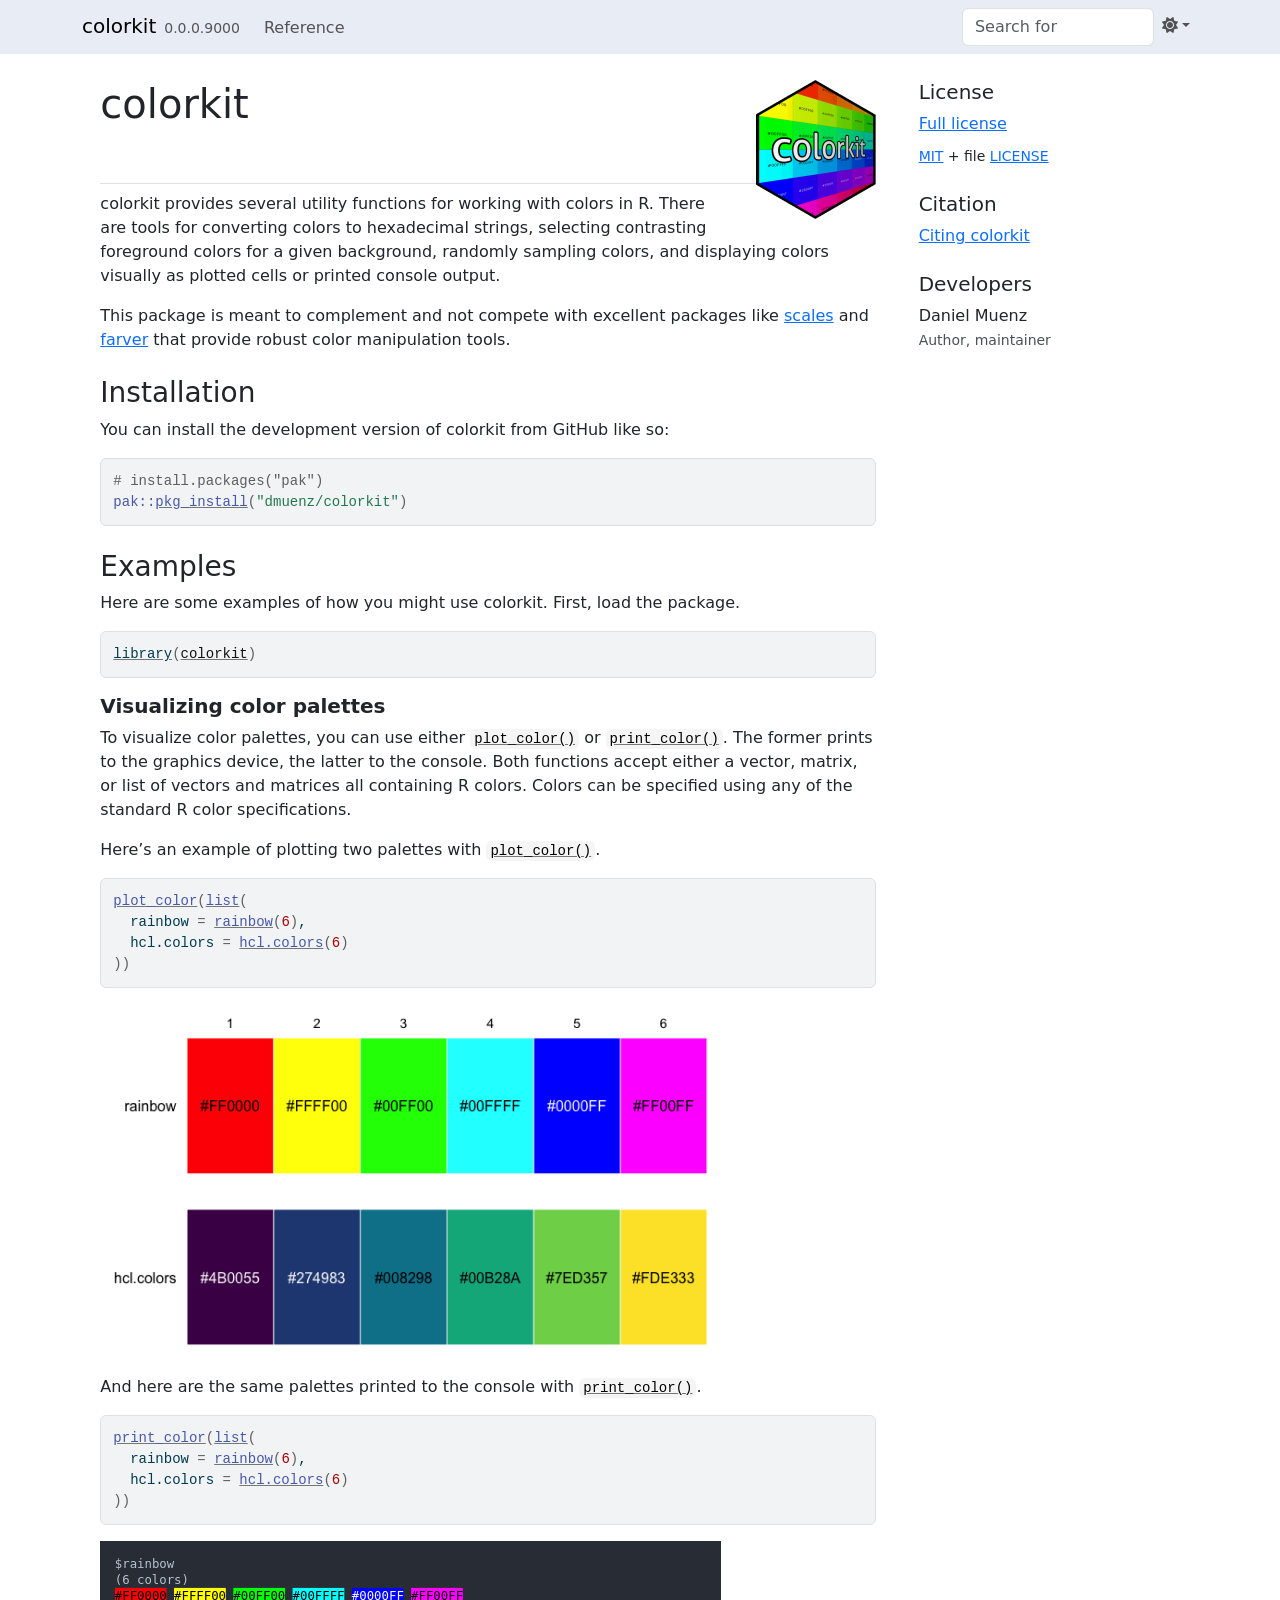
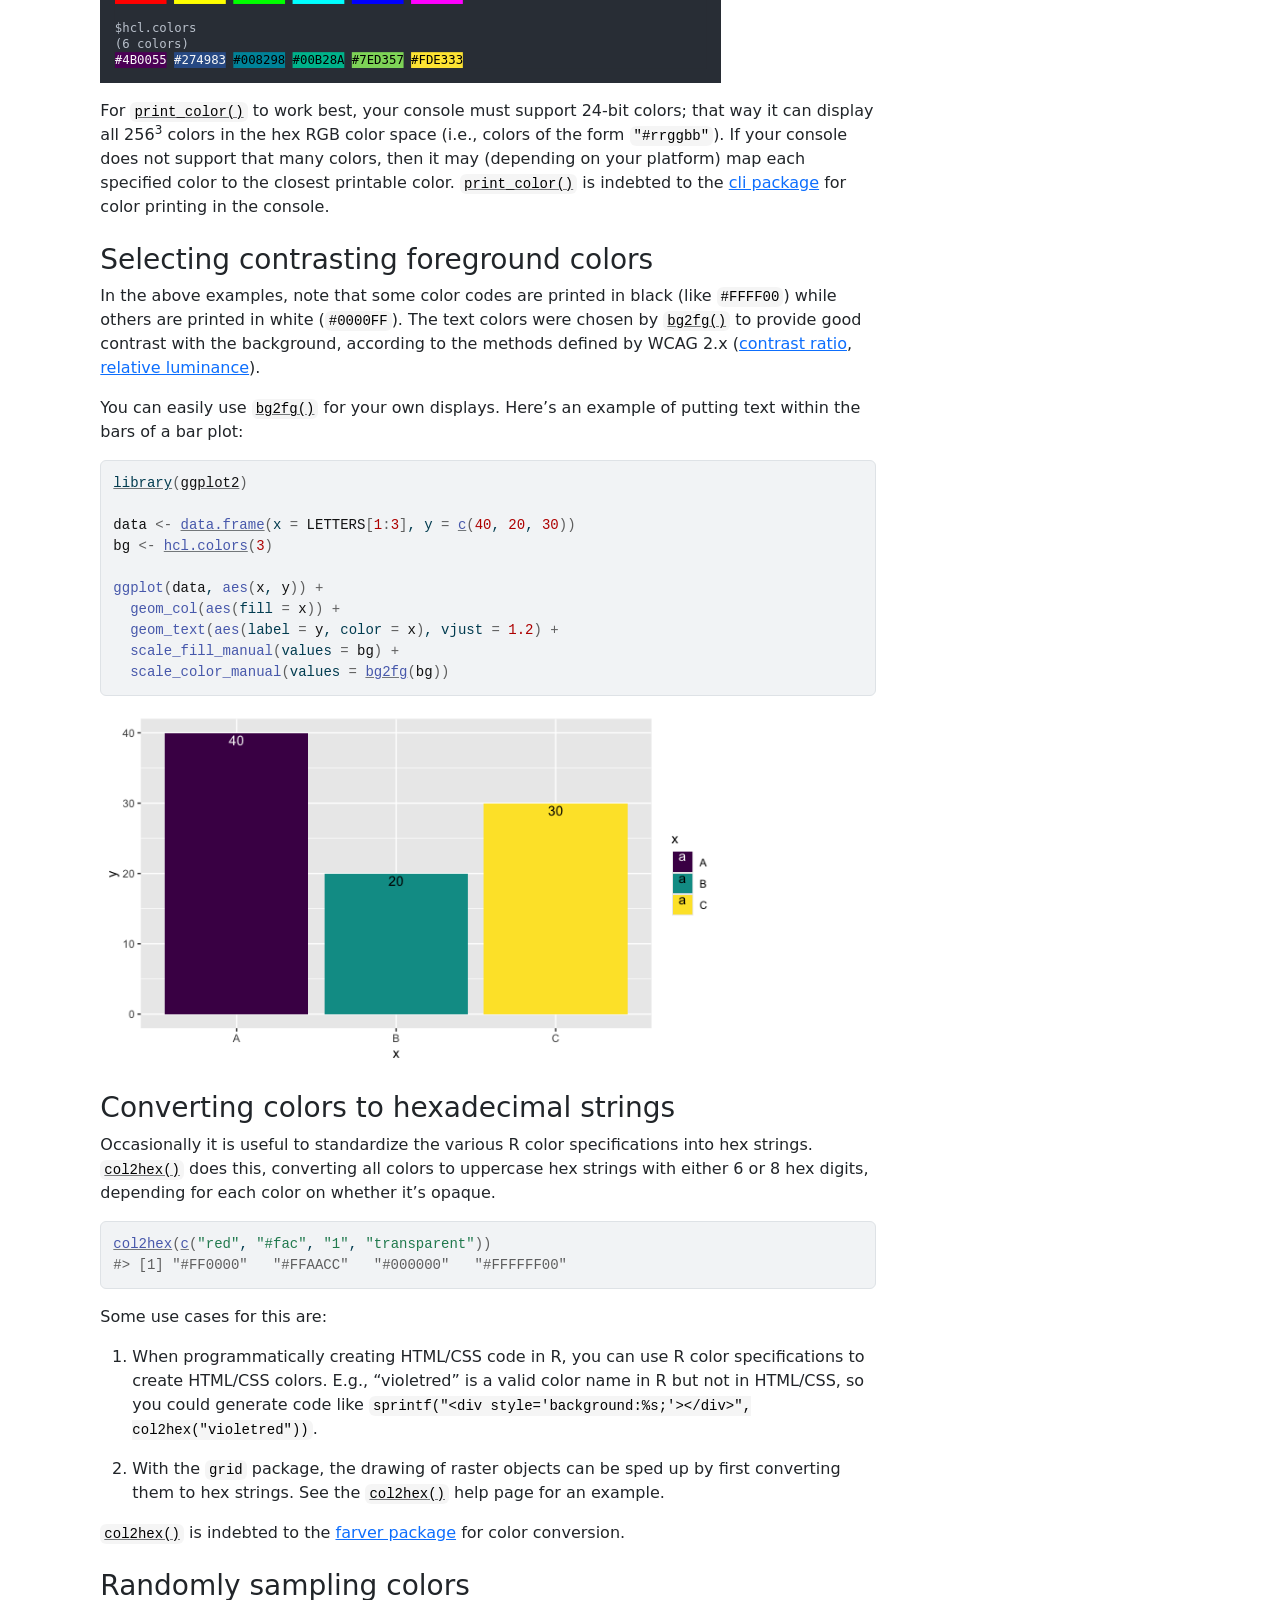
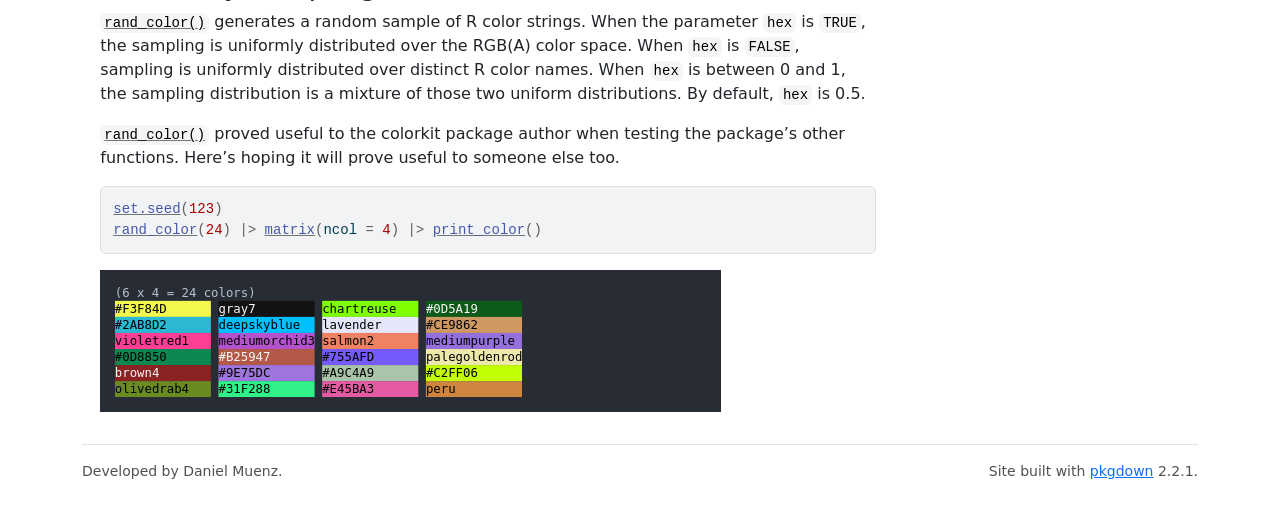
==== index.html @ 4f71a1fd "Deploying to gh-pages from @ dmuenz/colorkit@0a53d37fea3e9e275cbbb359327fff758dec5b69 🚀" ====
<!DOCTYPE html>
<!-- Generated by pkgdown: do not edit by hand --><html lang="en">
<head>
<meta http-equiv="Content-Type" content="text/html; charset=UTF-8">
<meta charset="utf-8">
<meta http-equiv="X-UA-Compatible" content="IE=edge">
<meta name="viewport" content="width=device-width, initial-scale=1, shrink-to-fit=no">
<title>Tools for Color Display, Conversion, and Sampling • colorkit</title>
<!-- favicons --><link rel="icon" type="image/png" sizes="96x96" href="favicon-96x96.png">
<link rel="icon" type="”image/svg+xml”" href="favicon.svg">
<link rel="apple-touch-icon" sizes="180x180" href="apple-touch-icon.png">
<link rel="icon" sizes="any" href="favicon.ico">
<link rel="manifest" href="site.webmanifest">
<script src="lightswitch.js"></script><script src="deps/jquery-3.6.0/jquery-3.6.0.min.js"></script><meta name="viewport" content="width=device-width, initial-scale=1, shrink-to-fit=no">
<link href="deps/bootstrap-5.3.8/bootstrap.min.css" rel="stylesheet">
<script src="deps/bootstrap-5.3.8/bootstrap.bundle.min.js"></script><link href="deps/font-awesome-6.5.2/css/all.min.css" rel="stylesheet">
<link href="deps/font-awesome-6.5.2/css/v4-shims.min.css" rel="stylesheet">
<script src="deps/headroom-0.11.0/headroom.min.js"></script><script src="deps/headroom-0.11.0/jQuery.headroom.min.js"></script><script src="deps/bootstrap-toc-1.0.1/bootstrap-toc.min.js"></script><script src="deps/clipboard.js-2.0.11/clipboard.min.js"></script><script src="deps/search-1.0.0/autocomplete.jquery.min.js"></script><script src="deps/search-1.0.0/fuse.min.js"></script><script src="deps/search-1.0.0/mark.min.js"></script><!-- pkgdown --><script src="pkgdown.js"></script><meta property="og:title" content="Tools for Color Display, Conversion, and Sampling">
<meta name="description" content="Utility functions for working with colors in R. Includes tools for converting colors to hexadecimal strings, selecting contrasting foreground colors for a given background, randomly sampling colors, and displaying colors visually as plotted cells or printed console output.">
<meta property="og:description" content="Utility functions for working with colors in R. Includes tools for converting colors to hexadecimal strings, selecting contrasting foreground colors for a given background, randomly sampling colors, and displaying colors visually as plotted cells or printed console output.">
<meta property="og:image" content="https://dmuenz.github.io/colorkit/logo.png">
</head>
<body>
    <a href="#main" class="visually-hidden-focusable">Skip to contents</a>


    <nav class="navbar navbar-expand-lg fixed-top " aria-label="Site navigation"><div class="container">

    <a class="navbar-brand me-2" href="index.html">colorkit</a>

    <small class="nav-text text-muted me-auto" data-bs-toggle="tooltip" data-bs-placement="bottom" title="">0.0.0.9000</small>


    <button class="navbar-toggler" type="button" data-bs-toggle="collapse" data-bs-target="#navbar" aria-controls="navbar" aria-expanded="false" aria-label="Toggle navigation">
      <span class="navbar-toggler-icon"></span>
    </button>

    <div id="navbar" class="collapse navbar-collapse ms-3">
      <ul class="navbar-nav me-auto">
<li class="nav-item"><a class="nav-link" href="reference/index.html">Reference</a></li>
      </ul>
<ul class="navbar-nav">
<li class="nav-item"><form class="form-inline" role="search">
 <input class="form-control" type="search" name="search-input" id="search-input" autocomplete="off" aria-label="Search site" placeholder="Search for" data-search-index="search.json">
</form></li>
<li class="nav-item dropdown">
  <button class="nav-link dropdown-toggle" type="button" id="dropdown-lightswitch" data-bs-toggle="dropdown" aria-expanded="false" aria-haspopup="true" aria-label="Light switch"><span class="fa fa-sun"></span></button>
  <ul class="dropdown-menu dropdown-menu-end" aria-labelledby="dropdown-lightswitch">
<li><button class="dropdown-item" data-bs-theme-value="light"><span class="fa fa-sun"></span> Light</button></li>
    <li><button class="dropdown-item" data-bs-theme-value="dark"><span class="fa fa-moon"></span> Dark</button></li>
    <li><button class="dropdown-item" data-bs-theme-value="auto"><span class="fa fa-adjust"></span> Auto</button></li>
  </ul>
</li>
      </ul>
</div>


  </div>
</nav><div class="container template-home">
<div class="row">
  <main id="main" class="col-md-9"><div class="section level1">
<div class="page-header">
<img src="logo.png" class="logo" alt=""><h1 id="colorkit-">colorkit <a class="anchor" aria-label="anchor" href="#colorkit-"></a>
</h1>
</div>
<!-- badges: start -->
<!-- badges: end -->
<p>colorkit provides several utility functions for working with colors in R. There are tools for converting colors to hexadecimal strings, selecting contrasting foreground colors for a given background, randomly sampling colors, and displaying colors visually as plotted cells or printed console output.</p>
<p>This package is meant to complement and not compete with excellent packages like <a href="https://scales.r-lib.org/" class="external-link">scales</a> and <a href="https://farver.data-imaginist.com/" class="external-link">farver</a> that provide robust color manipulation tools.</p>
<div class="section level2">
<h2 id="installation">Installation<a class="anchor" aria-label="anchor" href="#installation"></a>
</h2>
<p>You can install the development version of colorkit from GitHub like so:</p>
<div class="sourceCode" id="cb1"><pre class="downlit sourceCode r">
<code class="sourceCode R"><span><span class="co"># install.packages("pak")</span></span>
<span><span class="fu">pak</span><span class="fu">::</span><span class="fu"><a href="https://pak.r-lib.org/reference/pkg_install.html" class="external-link">pkg_install</a></span><span class="op">(</span><span class="st">"dmuenz/colorkit"</span><span class="op">)</span></span></code></pre></div>
</div>
<div class="section level2">
<h2 id="examples">Examples<a class="anchor" aria-label="anchor" href="#examples"></a>
</h2>
<p>Here are some examples of how you might use colorkit. First, load the package.</p>
<div class="sourceCode" id="cb2"><pre class="downlit sourceCode r">
<code class="sourceCode R"><span><span class="kw"><a href="https://rdrr.io/r/base/library.html" class="external-link">library</a></span><span class="op">(</span><span class="va"><a href="https://dmuenz.github.io/colorkit/">colorkit</a></span><span class="op">)</span></span></code></pre></div>
<div class="section level3">
<h3 id="visualizing-color-palettes">Visualizing color palettes<a class="anchor" aria-label="anchor" href="#visualizing-color-palettes"></a>
</h3>
<p>To visualize color palettes, you can use either <code><a href="reference/plot_color.html">plot_color()</a></code> or <code><a href="reference/print_color.html">print_color()</a></code>. The former prints to the graphics device, the latter to the console. Both functions accept either a vector, matrix, or list of vectors and matrices all containing R colors. Colors can be specified using any of the standard R color specifications.</p>
<p>Here’s an example of plotting two palettes with <code><a href="reference/plot_color.html">plot_color()</a></code>.</p>
<div class="sourceCode" id="cb3"><pre class="downlit sourceCode r">
<code class="sourceCode R"><span><span class="fu"><a href="reference/plot_color.html">plot_color</a></span><span class="op">(</span><span class="fu"><a href="https://rdrr.io/r/base/list.html" class="external-link">list</a></span><span class="op">(</span></span>
<span>  rainbow <span class="op">=</span> <span class="fu"><a href="https://rdrr.io/r/grDevices/palettes.html" class="external-link">rainbow</a></span><span class="op">(</span><span class="fl">6</span><span class="op">)</span>,</span>
<span>  hcl.colors <span class="op">=</span> <span class="fu"><a href="https://rdrr.io/r/grDevices/palettes.html" class="external-link">hcl.colors</a></span><span class="op">(</span><span class="fl">6</span><span class="op">)</span></span>
<span><span class="op">)</span><span class="op">)</span></span></code></pre></div>
<p><img src="reference/figures/README-plot-color-1.png" alt="" width="80%"></p>
<p>And here are the same palettes printed to the console with <code><a href="reference/print_color.html">print_color()</a></code>.</p>
<div class="sourceCode" id="cb4"><pre class="downlit sourceCode r">
<code class="sourceCode R"><span><span class="fu"><a href="reference/print_color.html">print_color</a></span><span class="op">(</span><span class="fu"><a href="https://rdrr.io/r/base/list.html" class="external-link">list</a></span><span class="op">(</span></span>
<span>  rainbow <span class="op">=</span> <span class="fu"><a href="https://rdrr.io/r/grDevices/palettes.html" class="external-link">rainbow</a></span><span class="op">(</span><span class="fl">6</span><span class="op">)</span>,</span>
<span>  hcl.colors <span class="op">=</span> <span class="fu"><a href="https://rdrr.io/r/grDevices/palettes.html" class="external-link">hcl.colors</a></span><span class="op">(</span><span class="fl">6</span><span class="op">)</span></span>
<span><span class="op">)</span><span class="op">)</span></span></code></pre></div>
<p><img src="reference/figures/README-/print-color.svg" alt="" width="80%"></p>
<p>For <code><a href="reference/print_color.html">print_color()</a></code> to work best, your console must support 24-bit colors; that way it can display all 256<sup>3</sup> colors in the hex RGB color space (i.e., colors of the form <code>"#rrggbb"</code>). If your console does not support that many colors, then it may (depending on your platform) map each specified color to the closest printable color. <code><a href="reference/print_color.html">print_color()</a></code> is indebted to the <a href="https://cli.r-lib.org/" class="external-link">cli package</a> for color printing in the console.</p>
</div>
</div>
<div class="section level2">
<h2 id="selecting-contrasting-foreground-colors">Selecting contrasting foreground colors<a class="anchor" aria-label="anchor" href="#selecting-contrasting-foreground-colors"></a>
</h2>
<p>In the above examples, note that some color codes are printed in black (like <code>#FFFF00</code>) while others are printed in white (<code>#0000FF</code>). The text colors were chosen by <code><a href="reference/bg2fg.html">bg2fg()</a></code> to provide good contrast with the background, according to the methods defined by WCAG 2.x (<a href="https://www.w3.org/WAI/GL/wiki/Contrast_ratio" class="external-link">contrast ratio</a>, <a href="https://www.w3.org/WAI/GL/wiki/Relative_luminance" class="external-link">relative luminance</a>).</p>
<p>You can easily use <code><a href="reference/bg2fg.html">bg2fg()</a></code> for your own displays. Here’s an example of putting text within the bars of a bar plot:</p>
<div class="sourceCode" id="cb5"><pre class="downlit sourceCode r">
<code class="sourceCode R"><span><span class="kw"><a href="https://rdrr.io/r/base/library.html" class="external-link">library</a></span><span class="op">(</span><span class="va"><a href="https://ggplot2.tidyverse.org" class="external-link">ggplot2</a></span><span class="op">)</span></span>
<span></span>
<span><span class="va">data</span> <span class="op">&lt;-</span> <span class="fu"><a href="https://rdrr.io/r/base/data.frame.html" class="external-link">data.frame</a></span><span class="op">(</span>x <span class="op">=</span> <span class="va">LETTERS</span><span class="op">[</span><span class="fl">1</span><span class="op">:</span><span class="fl">3</span><span class="op">]</span>, y <span class="op">=</span> <span class="fu"><a href="https://rdrr.io/r/base/c.html" class="external-link">c</a></span><span class="op">(</span><span class="fl">40</span>, <span class="fl">20</span>, <span class="fl">30</span><span class="op">)</span><span class="op">)</span></span>
<span><span class="va">bg</span> <span class="op">&lt;-</span> <span class="fu"><a href="https://rdrr.io/r/grDevices/palettes.html" class="external-link">hcl.colors</a></span><span class="op">(</span><span class="fl">3</span><span class="op">)</span></span>
<span></span>
<span><span class="fu">ggplot</span><span class="op">(</span><span class="va">data</span>, <span class="fu">aes</span><span class="op">(</span><span class="va">x</span>, <span class="va">y</span><span class="op">)</span><span class="op">)</span> <span class="op">+</span></span>
<span>  <span class="fu">geom_col</span><span class="op">(</span><span class="fu">aes</span><span class="op">(</span>fill <span class="op">=</span> <span class="va">x</span><span class="op">)</span><span class="op">)</span> <span class="op">+</span></span>
<span>  <span class="fu">geom_text</span><span class="op">(</span><span class="fu">aes</span><span class="op">(</span>label <span class="op">=</span> <span class="va">y</span>, color <span class="op">=</span> <span class="va">x</span><span class="op">)</span>, vjust <span class="op">=</span> <span class="fl">1.2</span><span class="op">)</span> <span class="op">+</span></span>
<span>  <span class="fu">scale_fill_manual</span><span class="op">(</span>values <span class="op">=</span> <span class="va">bg</span><span class="op">)</span> <span class="op">+</span></span>
<span>  <span class="fu">scale_color_manual</span><span class="op">(</span>values <span class="op">=</span> <span class="fu"><a href="reference/bg2fg.html">bg2fg</a></span><span class="op">(</span><span class="va">bg</span><span class="op">)</span><span class="op">)</span></span></code></pre></div>
<p><img src="reference/figures/README-bg2fg-1.png" alt="" width="80%"></p>
</div>
<div class="section level2">
<h2 id="converting-colors-to-hexadecimal-strings">Converting colors to hexadecimal strings<a class="anchor" aria-label="anchor" href="#converting-colors-to-hexadecimal-strings"></a>
</h2>
<p>Occasionally it is useful to standardize the various R color specifications into hex strings. <code><a href="reference/col2hex.html">col2hex()</a></code> does this, converting all colors to uppercase hex strings with either 6 or 8 hex digits, depending for each color on whether it’s opaque.</p>
<div class="sourceCode" id="cb6"><pre class="downlit sourceCode r">
<code class="sourceCode R"><span><span class="fu"><a href="reference/col2hex.html">col2hex</a></span><span class="op">(</span><span class="fu"><a href="https://rdrr.io/r/base/c.html" class="external-link">c</a></span><span class="op">(</span><span class="st">"red"</span>, <span class="st">"#fac"</span>, <span class="st">"1"</span>, <span class="st">"transparent"</span><span class="op">)</span><span class="op">)</span></span>
<span><span class="co">#&gt; [1] "#FF0000"   "#FFAACC"   "#000000"   "#FFFFFF00"</span></span></code></pre></div>
<p>Some use cases for this are:</p>
<ol style="list-style-type: decimal">
<li><p>When programmatically creating HTML/CSS code in R, you can use R color specifications to create HTML/CSS colors. E.g., “violetred” is a valid color name in R but not in HTML/CSS, so you could generate code like <code>sprintf("&lt;div style='background:%s;'&gt;&lt;/div&gt;", col2hex("violetred"))</code>.</p></li>
<li><p>With the <code>grid</code> package, the drawing of raster objects can be sped up by first converting them to hex strings. See the <code><a href="reference/col2hex.html">col2hex()</a></code> help page for an example.</p></li>
</ol>
<p><code><a href="reference/col2hex.html">col2hex()</a></code> is indebted to the <a href="https://farver.data-imaginist.com/" class="external-link">farver package</a> for color conversion.</p>
</div>
<div class="section level2">
<h2 id="randomly-sampling-colors">Randomly sampling colors<a class="anchor" aria-label="anchor" href="#randomly-sampling-colors"></a>
</h2>
<p><code><a href="reference/rand_color.html">rand_color()</a></code> generates a random sample of R color strings. When the parameter <code>hex</code> is <code>TRUE</code>, the sampling is uniformly distributed over the RGB(A) color space. When <code>hex</code> is <code>FALSE</code>, sampling is uniformly distributed over distinct R color names. When <code>hex</code> is between 0 and 1, the sampling distribution is a mixture of those two uniform distributions. By default, <code>hex</code> is 0.5.</p>
<p><code><a href="reference/rand_color.html">rand_color()</a></code> proved useful to the colorkit package author when testing the package’s other functions. Here’s hoping it will prove useful to someone else too.</p>
<div class="sourceCode" id="cb7"><pre class="downlit sourceCode r">
<code class="sourceCode R"><span><span class="fu"><a href="https://rdrr.io/r/base/Random.html" class="external-link">set.seed</a></span><span class="op">(</span><span class="fl">123</span><span class="op">)</span></span>
<span><span class="fu"><a href="reference/rand_color.html">rand_color</a></span><span class="op">(</span><span class="fl">24</span><span class="op">)</span> <span class="op">|&gt;</span> <span class="fu"><a href="https://rdrr.io/r/base/matrix.html" class="external-link">matrix</a></span><span class="op">(</span>ncol <span class="op">=</span> <span class="fl">4</span><span class="op">)</span> <span class="op">|&gt;</span> <span class="fu"><a href="reference/print_color.html">print_color</a></span><span class="op">(</span><span class="op">)</span></span></code></pre></div>
<p><img src="reference/figures/README-/rand-color.svg" alt="" width="80%"></p>
</div>
</div>
  </main><aside class="col-md-3"><div class="license">
<h2 data-toc-skip>License</h2>
<ul class="list-unstyled">
<li><a href="LICENSE.html">Full license</a></li>
<li><small><a href="https://opensource.org/licenses/mit-license.php" class="external-link">MIT</a> + file <a href="LICENSE-text.html">LICENSE</a></small></li>
</ul>
</div>


<div class="citation">
<h2 data-toc-skip>Citation</h2>
<ul class="list-unstyled">
<li><a href="authors.html#citation">Citing colorkit</a></li>
</ul>
</div>

<div class="developers">
<h2 data-toc-skip>Developers</h2>
<ul class="list-unstyled">
<li>Daniel Muenz <br><small class="roles"> Author, maintainer </small>   </li>
</ul>
</div>



  </aside>
</div>


    <footer><div class="pkgdown-footer-left">
  <p>Developed by Daniel Muenz.</p>
</div>

<div class="pkgdown-footer-right">
  <p>Site built with <a href="https://pkgdown.r-lib.org/" class="external-link">pkgdown</a> 2.2.1.</p>
</div>

    </footer>
</div>





  </body>
</html>
---- deps/font-awesome-6.5.2/css/v4-shims.min.css ----
/*!
 * Font Awesome Free 6.5.2 by @fontawesome - https://fontawesome.com
 * License - https://fontawesome.com/license/free (Icons: CC BY 4.0, Fonts: SIL OFL 1.1, Code: MIT License)
 * Copyright 2024 Fonticons, Inc.
 */
.fa.fa-glass:before{content:"\f000"}.fa.fa-envelope-o{font-family:"Font Awesome 6 Free";font-weight:400}.fa.fa-envelope-o:before{content:"\f0e0"}.fa.fa-star-o{font-family:"Font Awesome 6 Free";font-weight:400}.fa.fa-star-o:before{content:"\f005"}.fa.fa-close:before,.fa.fa-remove:before{content:"\f00d"}.fa.fa-gear:before{content:"\f013"}.fa.fa-trash-o{font-family:"Font Awesome 6 Free";font-weight:400}.fa.fa-trash-o:before{content:"\f2ed"}.fa.fa-home:before{content:"\f015"}.fa.fa-file-o{font-family:"Font Awesome 6 Free";font-weight:400}.fa.fa-file-o:before{content:"\f15b"}.fa.fa-clock-o{font-family:"Font Awesome 6 Free";font-weight:400}.fa.fa-clock-o:before{content:"\f017"}.fa.fa-arrow-circle-o-down{font-family:"Font Awesome 6 Free";font-weight:400}.fa.fa-arrow-circle-o-down:before{content:"\f358"}.fa.fa-arrow-circle-o-up{font-family:"Font Awesome 6 Free";font-weight:400}.fa.fa-arrow-circle-o-up:before{content:"\f35b"}.fa.fa-play-circle-o{font-family:"Font Awesome 6 Free";font-weight:400}.fa.fa-play-circle-o:before{content:"\f144"}.fa.fa-repeat:before,.fa.fa-rotate-right:before{content:"\f01e"}.fa.fa-refresh:before{content:"\f021"}.fa.fa-list-alt{font-family:"Font Awesome 6 Free";font-weight:400}.fa.fa-list-alt:before{content:"\f022"}.fa.fa-dedent:before{content:"\f03b"}.fa.fa-video-camera:before{content:"\f03d"}.fa.fa-picture-o{font-family:"Font Awesome 6 Free";font-weight:400}.fa.fa-picture-o:before{content:"\f03e"}.fa.fa-photo{font-family:"Font Awesome 6 Free";font-weight:400}.fa.fa-photo:before{content:"\f03e"}.fa.fa-image{font-family:"Font Awesome 6 Free";font-weight:400}.fa.fa-image:before{content:"\f03e"}.fa.fa-map-marker:before{content:"\f3c5"}.fa.fa-pencil-square-o{font-family:"Font Awesome 6 Free";font-weight:400}.fa.fa-pencil-square-o:before{content:"\f044"}.fa.fa-edit{font-family:"Font Awesome 6 Free";font-weight:400}.fa.fa-edit:before{content:"\f044"}.fa.fa-share-square-o:before{content:"\f14d"}.fa.fa-check-square-o{font-family:"Font Awesome 6 Free";font-weight:400}.fa.fa-check-square-o:before{content:"\f14a"}.fa.fa-arrows:before{content:"\f0b2"}.fa.fa-times-circle-o{font-family:"Font Awesome 6 Free";font-weight:400}.fa.fa-times-circle-o:before{content:"\f057"}.fa.fa-check-circle-o{font-family:"Font Awesome 6 Free";font-weight:400}.fa.fa-check-circle-o:before{content:"\f058"}.fa.fa-mail-forward:before{content:"\f064"}.fa.fa-expand:before{content:"\f424"}.fa.fa-compress:before{content:"\f422"}.fa.fa-eye,.fa.fa-eye-slash{font-family:"Font Awesome 6 Free";font-weight:400}.fa.fa-warning:before{content:"\f071"}.fa.fa-calendar:before{content:"\f073"}.fa.fa-arrows-v:before{content:"\f338"}.fa.fa-arrows-h:before{content:"\f337"}.fa.fa-bar-chart-o:before,.fa.fa-bar-chart:before{content:"\e0e3"}.fa.fa-twitter-square{font-family:"Font Awesome 6 Brands";font-weight:400}.fa.fa-twitter-square:before{content:"\f081"}.fa.fa-facebook-square{font-family:"Font Awesome 6 Brands";font-weight:400}.fa.fa-facebook-square:before{content:"\f082"}.fa.fa-gears:before{content:"\f085"}.fa.fa-thumbs-o-up{font-family:"Font Awesome 6 Free";font-weight:400}.fa.fa-thumbs-o-up:before{content:"\f164"}.fa.fa-thumbs-o-down{font-family:"Font Awesome 6 Free";font-weight:400}.fa.fa-thumbs-o-down:before{content:"\f165"}.fa.fa-heart-o{font-family:"Font Awesome 6 Free";font-weight:400}.fa.fa-heart-o:before{content:"\f004"}.fa.fa-sign-out:before{content:"\f2f5"}.fa.fa-linkedin-square{font-family:"Font Awesome 6 Brands";font-weight:400}.fa.fa-linkedin-square:before{content:"\f08c"}.fa.fa-thumb-tack:before{content:"\f08d"}.fa.fa-external-link:before{content:"\f35d"}.fa.fa-sign-in:before{content:"\f2f6"}.fa.fa-github-square{font-family:"Font Awesome 6 Brands";font-weight:400}.fa.fa-github-square:before{content:"\f092"}.fa.fa-lemon-o{font-family:"Font Awesome 6 Free";font-weight:400}.fa.fa-lemon-o:before{content:"\f094"}.fa.fa-square-o{font-family:"Font Awesome 6 Free";font-weight:400}.fa.fa-square-o:before{content:"\f0c8"}.fa.fa-bookmark-o{font-family:"Font Awesome 6 Free";font-weight:400}.fa.fa-bookmark-o:before{content:"\f02e"}.fa.fa-facebook,.fa.fa-twitter{font-family:"Font Awesome 6 Brands";font-weight:400}.fa.fa-facebook:before{content:"\f39e"}.fa.fa-facebook-f{font-family:"Font Awesome 6 Brands";font-weight:400}.fa.fa-facebook-f:before{content:"\f39e"}.fa.fa-github{font-family:"Font Awesome 6 Brands";font-weight:400}.fa.fa-credit-card{font-family:"Font Awesome 6 Free";font-weight:400}.fa.fa-feed:before{content:"\f09e"}.fa.fa-hdd-o{font-family:"Font Awesome 6 Free";font-weight:400}.fa.fa-hdd-o:before{content:"\f0a0"}.fa.fa-hand-o-right{font-family:"Font Awesome 6 Free";font-weight:400}.fa.fa-hand-o-right:before{content:"\f0a4"}.fa.fa-hand-o-left{font-family:"Font Awesome 6 Free";font-weight:400}.fa.fa-hand-o-left:before{content:"\f0a5"}.fa.fa-hand-o-up{font-family:"Font Awesome 6 Free";font-weight:400}.fa.fa-hand-o-up:before{content:"\f0a6"}.fa.fa-hand-o-down{font-family:"Font Awesome 6 Free";font-weight:400}.fa.fa-hand-o-down:before{content:"\f0a7"}.fa.fa-globe:before{content:"\f57d"}.fa.fa-tasks:before{content:"\f828"}.fa.fa-arrows-alt:before{content:"\f31e"}.fa.fa-group:before{content:"\f0c0"}.fa.fa-chain:before{content:"\f0c1"}.fa.fa-cut:before{content:"\f0c4"}.fa.fa-files-o{font-family:"Font Awesome 6 Free";font-weight:400}.fa.fa-files-o:before{content:"\f0c5"}.fa.fa-floppy-o{font-family:"Font Awesome 6 Free";font-weight:400}.fa.fa-floppy-o:before{content:"\f0c7"}.fa.fa-save{font-family:"Font Awesome 6 Free";font-weight:400}.fa.fa-save:before{content:"\f0c7"}.fa.fa-navicon:before,.fa.fa-reorder:before{content:"\f0c9"}.fa.fa-magic:before{content:"\e2ca"}.fa.fa-pinterest,.fa.fa-pinterest-square{font-family:"Font Awesome 6 Brands";font-weight:400}.fa.fa-pinterest-square:before{content:"\f0d3"}.fa.fa-google-plus-square{font-family:"Font Awesome 6 Brands";font-weight:400}.fa.fa-google-plus-square:before{content:"\f0d4"}.fa.fa-google-plus{font-family:"Font Awesome 6 Brands";font-weight:400}.fa.fa-google-plus:before{content:"\f0d5"}.fa.fa-money:before{content:"\f3d1"}.fa.fa-unsorted:before{content:"\f0dc"}.fa.fa-sort-desc:before{content:"\f0dd"}.fa.fa-sort-asc:before{content:"\f0de"}.fa.fa-linkedin{font-family:"Font Awesome 6 Brands";font-weight:400}.fa.fa-linkedin:before{content:"\f0e1"}.fa.fa-rotate-left:before{content:"\f0e2"}.fa.fa-legal:before{content:"\f0e3"}.fa.fa-dashboard:before,.fa.fa-tachometer:before{content:"\f625"}.fa.fa-comment-o{font-family:"Font Awesome 6 Free";font-weight:400}.fa.fa-comment-o:before{content:"\f075"}.fa.fa-comments-o{font-family:"Font Awesome 6 Free";font-weight:400}.fa.fa-comments-o:before{content:"\f086"}.fa.fa-flash:before{content:"\f0e7"}.fa.fa-clipboard:before{content:"\f0ea"}.fa.fa-lightbulb-o{font-family:"Font Awesome 6 Free";font-weight:400}.fa.fa-lightbulb-o:before{content:"\f0eb"}.fa.fa-exchange:before{content:"\f362"}.fa.fa-cloud-download:before{content:"\f0ed"}.fa.fa-cloud-upload:before{content:"\f0ee"}.fa.fa-bell-o{font-family:"Font Awesome 6 Free";font-weight:400}.fa.fa-bell-o:before{content:"\f0f3"}.fa.fa-cutlery:before{content:"\f2e7"}.fa.fa-file-text-o{font-family:"Font Awesome 6 Free";font-weight:400}.fa.fa-file-text-o:before{content:"\f15c"}.fa.fa-building-o{font-family:"Font Awesome 6 Free";font-weight:400}.fa.fa-building-o:before{content:"\f1ad"}.fa.fa-hospital-o{font-family:"Font Awesome 6 Free";font-weight:400}.fa.fa-hospital-o:before{content:"\f0f8"}.fa.fa-tablet:before{content:"\f3fa"}.fa.fa-mobile-phone:before,.fa.fa-mobile:before{content:"\f3cd"}.fa.fa-circle-o{font-family:"Font Awesome 6 Free";font-weight:400}.fa.fa-circle-o:before{content:"\f111"}.fa.fa-mail-reply:before{content:"\f3e5"}.fa.fa-github-alt{font-family:"Font Awesome 6 Brands";font-weight:400}.fa.fa-folder-o{font-family:"Font Awesome 6 Free";font-weight:400}.fa.fa-folder-o:before{content:"\f07b"}.fa.fa-folder-open-o{font-family:"Font Awesome 6 Free";font-weight:400}.fa.fa-folder-open-o:before{content:"\f07c"}.fa.fa-smile-o{font-family:"Font Awesome 6 Free";font-weight:400}.fa.fa-smile-o:before{content:"\f118"}.fa.fa-frown-o{font-family:"Font Awesome 6 Free";font-weight:400}.fa.fa-frown-o:before{content:"\f119"}.fa.fa-meh-o{font-family:"Font Awesome 6 Free";font-weight:400}.fa.fa-meh-o:before{content:"\f11a"}.fa.fa-keyboard-o{font-family:"Font Awesome 6 Free";font-weight:400}.fa.fa-keyboard-o:before{content:"\f11c"}.fa.fa-flag-o{font-family:"Font Awesome 6 Free";font-weight:400}.fa.fa-flag-o:before{content:"\f024"}.fa.fa-mail-reply-all:before{content:"\f122"}.fa.fa-star-half-o{font-family:"Font Awesome 6 Free";font-weight:400}.fa.fa-star-half-o:before{content:"\f5c0"}.fa.fa-star-half-empty{font-family:"Font Awesome 6 Free";font-weight:400}.fa.fa-star-half-empty:before{content:"\f5c0"}.fa.fa-star-half-full{font-family:"Font Awesome 6 Free";font-weight:400}.fa.fa-star-half-full:before{content:"\f5c0"}.fa.fa-code-fork:before{content:"\f126"}.fa.fa-chain-broken:before,.fa.fa-unlink:before{content:"\f127"}.fa.fa-calendar-o{font-family:"Font Awesome 6 Free";font-weight:400}.fa.fa-calendar-o:before{content:"\f133"}.fa.fa-css3,.fa.fa-html5,.fa.fa-maxcdn{font-family:"Font Awesome 6 Brands";font-weight:400}.fa.fa-unlock-alt:before{content:"\f09c"}.fa.fa-minus-square-o{font-family:"Font Awesome 6 Free";font-weight:400}.fa.fa-minus-square-o:before{content:"\f146"}.fa.fa-level-up:before{content:"\f3bf"}.fa.fa-level-down:before{content:"\f3be"}.fa.fa-pencil-square:before{content:"\f14b"}.fa.fa-external-link-square:before{content:"\f360"}.fa.fa-compass{font-family:"Font Awesome 6 Free";font-weight:400}.fa.fa-caret-square-o-down{font-family:"Font Awesome 6 Free";font-weight:400}.fa.fa-caret-square-o-down:before{content:"\f150"}.fa.fa-toggle-down{font-family:"Font Awesome 6 Free";font-weight:400}.fa.fa-toggle-down:before{content:"\f150"}.fa.fa-caret-square-o-up{font-family:"Font Awesome 6 Free";font-weight:400}.fa.fa-caret-square-o-up:before{content:"\f151"}.fa.fa-toggle-up{font-family:"Font Awesome 6 Free";font-weight:400}.fa.fa-toggle-up:before{content:"\f151"}.fa.fa-caret-square-o-right{font-family:"Font Awesome 6 Free";font-weight:400}.fa.fa-caret-square-o-right:before{content:"\f152"}.fa.fa-toggle-right{font-family:"Font Awesome 6 Free";font-weight:400}.fa.fa-toggle-right:before{content:"\f152"}.fa.fa-eur:before,.fa.fa-euro:before{content:"\f153"}.fa.fa-gbp:before{content:"\f154"}.fa.fa-dollar:before,.fa.fa-usd:before{content:"\24"}.fa.fa-inr:before,.fa.fa-rupee:before{content:"\e1bc"}.fa.fa-cny:before,.fa.fa-jpy:before,.fa.fa-rmb:before,.fa.fa-yen:before{content:"\f157"}.fa.fa-rouble:before,.fa.fa-rub:before,.fa.fa-ruble:before{content:"\f158"}.fa.fa-krw:before,.fa.fa-won:before{content:"\f159"}.fa.fa-bitcoin,.fa.fa-btc{font-family:"Font Awesome 6 Brands";font-weight:400}.fa.fa-bitcoin:before{content:"\f15a"}.fa.fa-file-text:before{content:"\f15c"}.fa.fa-sort-alpha-asc:before{content:"\f15d"}.fa.fa-sort-alpha-desc:before{content:"\f881"}.fa.fa-sort-amount-asc:before{content:"\f884"}.fa.fa-sort-amount-desc:before{content:"\f160"}.fa.fa-sort-numeric-asc:before{content:"\f162"}.fa.fa-sort-numeric-desc:before{content:"\f886"}.fa.fa-youtube-square{font-family:"Font Awesome 6 Brands";font-weight:400}.fa.fa-youtube-square:before{content:"\f431"}.fa.fa-xing,.fa.fa-xing-square,.fa.fa-youtube{font-family:"Font Awesome 6 Brands";font-weight:400}.fa.fa-xing-square:before{content:"\f169"}.fa.fa-youtube-play{font-family:"Font Awesome 6 Brands";font-weight:400}.fa.fa-youtube-play:before{content:"\f167"}.fa.fa-adn,.fa.fa-bitbucket,.fa.fa-bitbucket-square,.fa.fa-dropbox,.fa.fa-flickr,.fa.fa-instagram,.fa.fa-stack-overflow{font-family:"Font Awesome 6 Brands";font-weight:400}.fa.fa-bitbucket-square:before{content:"\f171"}.fa.fa-tumblr,.fa.fa-tumblr-square{font-family:"Font Awesome 6 Brands";font-weight:400}.fa.fa-tumblr-square:before{content:"\f174"}.fa.fa-long-arrow-down:before{content:"\f309"}.fa.fa-long-arrow-up:before{content:"\f30c"}.fa.fa-long-arrow-left:before{content:"\f30a"}.fa.fa-long-arrow-right:before{content:"\f30b"}.fa.fa-android,.fa.fa-apple,.fa.fa-dribbble,.fa.fa-foursquare,.fa.fa-gittip,.fa.fa-gratipay,.fa.fa-linux,.fa.fa-skype,.fa.fa-trello,.fa.fa-windows{font-family:"Font Awesome 6 Brands";font-weight:400}.fa.fa-gittip:before{content:"\f184"}.fa.fa-sun-o{font-family:"Font Awesome 6 Free";font-weight:400}.fa.fa-sun-o:before{content:"\f185"}.fa.fa-moon-o{font-family:"Font Awesome 6 Free";font-weight:400}.fa.fa-moon-o:before{content:"\f186"}.fa.fa-pagelines,.fa.fa-renren,.fa.fa-stack-exchange,.fa.fa-vk,.fa.fa-weibo{font-family:"Font Awesome 6 Brands";font-weight:400}.fa.fa-arrow-circle-o-right{font-family:"Font Awesome 6 Free";font-weight:400}.fa.fa-arrow-circle-o-right:before{content:"\f35a"}.fa.fa-arrow-circle-o-left{font-family:"Font Awesome 6 Free";font-weight:400}.fa.fa-arrow-circle-o-left:before{content:"\f359"}.fa.fa-caret-square-o-left{font-family:"Font Awesome 6 Free";font-weight:400}.fa.fa-caret-square-o-left:before{content:"\f191"}.fa.fa-toggle-left{font-family:"Font Awesome 6 Free";font-weight:400}.fa.fa-toggle-left:before{content:"\f191"}.fa.fa-dot-circle-o{font-family:"Font Awesome 6 Free";font-weight:400}.fa.fa-dot-circle-o:before{content:"\f192"}.fa.fa-vimeo-square{font-family:"Font Awesome 6 Brands";font-weight:400}.fa.fa-vimeo-square:before{content:"\f194"}.fa.fa-try:before,.fa.fa-turkish-lira:before{content:"\e2bb"}.fa.fa-plus-square-o{font-family:"Font Awesome 6 Free";font-weight:400}.fa.fa-plus-square-o:before{content:"\f0fe"}.fa.fa-openid,.fa.fa-slack,.fa.fa-wordpress{font-family:"Font Awesome 6 Brands";font-weight:400}.fa.fa-bank:before,.fa.fa-institution:before{content:"\f19c"}.fa.fa-mortar-board:before{content:"\f19d"}.fa.fa-google,.fa.fa-reddit,.fa.fa-reddit-square,.fa.fa-yahoo{font-family:"Font Awesome 6 Brands";font-weight:400}.fa.fa-reddit-square:before{content:"\f1a2"}.fa.fa-behance,.fa.fa-behance-square,.fa.fa-delicious,.fa.fa-digg,.fa.fa-drupal,.fa.fa-joomla,.fa.fa-pied-piper-alt,.fa.fa-pied-piper-pp,.fa.fa-stumbleupon,.fa.fa-stumbleupon-circle{font-family:"Font Awesome 6 Brands";font-weight:400}.fa.fa-behance-square:before{content:"\f1b5"}.fa.fa-steam,.fa.fa-steam-square{font-family:"Font Awesome 6 Brands";font-weight:400}.fa.fa-steam-square:before{content:"\f1b7"}.fa.fa-automobile:before{content:"\f1b9"}.fa.fa-cab:before{content:"\f1ba"}.fa.fa-deviantart,.fa.fa-soundcloud,.fa.fa-spotify{font-family:"Font Awesome 6 Brands";font-weight:400}.fa.fa-file-pdf-o{font-family:"Font Awesome 6 Free";font-weight:400}.fa.fa-file-pdf-o:before{content:"\f1c1"}.fa.fa-file-word-o{font-family:"Font Awesome 6 Free";font-weight:400}.fa.fa-file-word-o:before{content:"\f1c2"}.fa.fa-file-excel-o{font-family:"Font Awesome 6 Free";font-weight:400}.fa.fa-file-excel-o:before{content:"\f1c3"}.fa.fa-file-powerpoint-o{font-family:"Font Awesome 6 Free";font-weight:400}.fa.fa-file-powerpoint-o:before{content:"\f1c4"}.fa.fa-file-image-o{font-family:"Font Awesome 6 Free";font-weight:400}.fa.fa-file-image-o:before{content:"\f1c5"}.fa.fa-file-photo-o{font-family:"Font Awesome 6 Free";font-weight:400}.fa.fa-file-photo-o:before{content:"\f1c5"}.fa.fa-file-picture-o{font-family:"Font Awesome 6 Free";font-weight:400}.fa.fa-file-picture-o:before{content:"\f1c5"}.fa.fa-file-archive-o{font-family:"Font Awesome 6 Free";font-weight:400}.fa.fa-file-archive-o:before{content:"\f1c6"}.fa.fa-file-zip-o{font-family:"Font Awesome 6 Free";font-weight:400}.fa.fa-file-zip-o:before{content:"\f1c6"}.fa.fa-file-audio-o{font-family:"Font Awesome 6 Free";font-weight:400}.fa.fa-file-audio-o:before{content:"\f1c7"}.fa.fa-file-sound-o{font-family:"Font Awesome 6 Free";font-weight:400}.fa.fa-file-sound-o:before{content:"\f1c7"}.fa.fa-file-video-o{font-family:"Font Awesome 6 Free";font-weight:400}.fa.fa-file-video-o:before{content:"\f1c8"}.fa.fa-file-movie-o{font-family:"Font Awesome 6 Free";font-weight:400}.fa.fa-file-movie-o:before{content:"\f1c8"}.fa.fa-file-code-o{font-family:"Font Awesome 6 Free";font-weight:400}.fa.fa-file-code-o:before{content:"\f1c9"}.fa.fa-codepen,.fa.fa-jsfiddle,.fa.fa-vine{font-family:"Font Awesome 6 Brands";font-weight:400}.fa.fa-life-bouy:before,.fa.fa-life-buoy:before,.fa.fa-life-saver:before,.fa.fa-support:before{content:"\f1cd"}.fa.fa-circle-o-notch:before{content:"\f1ce"}.fa.fa-ra,.fa.fa-rebel{font-family:"Font Awesome 6 Brands";font-weight:400}.fa.fa-ra:before{content:"\f1d0"}.fa.fa-resistance{font-family:"Font Awesome 6 Brands";font-weight:400}.fa.fa-resistance:before{content:"\f1d0"}.fa.fa-empire,.fa.fa-ge{font-family:"Font Awesome 6 Brands";font-weight:400}.fa.fa-ge:before{content:"\f1d1"}.fa.fa-git-square{font-family:"Font Awesome 6 Brands";font-weight:400}.fa.fa-git-square:before{content:"\f1d2"}.fa.fa-git,.fa.fa-hacker-news,.fa.fa-y-combinator-square{font-family:"Font Awesome 6 Brands";font-weight:400}.fa.fa-y-combinator-square:before{content:"\f1d4"}.fa.fa-yc-square{font-family:"Font Awesome 6 Brands";font-weight:400}.fa.fa-yc-square:before{content:"\f1d4"}.fa.fa-qq,.fa.fa-tencent-weibo,.fa.fa-wechat,.fa.fa-weixin{font-family:"Font Awesome 6 Brands";font-weight:400}.fa.fa-wechat:before{content:"\f1d7"}.fa.fa-send:before{content:"\f1d8"}.fa.fa-paper-plane-o{font-family:"Font Awesome 6 Free";font-weight:400}.fa.fa-paper-plane-o:before{content:"\f1d8"}.fa.fa-send-o{font-family:"Font Awesome 6 Free";font-weight:400}.fa.fa-send-o:before{content:"\f1d8"}.fa.fa-circle-thin{font-family:"Font Awesome 6 Free";font-weight:400}.fa.fa-circle-thin:before{content:"\f111"}.fa.fa-header:before{content:"\f1dc"}.fa.fa-futbol-o{font-family:"Font Awesome 6 Free";font-weight:400}.fa.fa-futbol-o:before{content:"\f1e3"}.fa.fa-soccer-ball-o{font-family:"Font Awesome 6 Free";font-weight:400}.fa.fa-soccer-ball-o:before{content:"\f1e3"}.fa.fa-slideshare,.fa.fa-twitch,.fa.fa-yelp{font-family:"Font Awesome 6 Brands";font-weight:400}.fa.fa-newspaper-o{font-family:"Font Awesome 6 Free";font-weight:400}.fa.fa-newspaper-o:before{content:"\f1ea"}.fa.fa-cc-amex,.fa.fa-cc-discover,.fa.fa-cc-mastercard,.fa.fa-cc-paypal,.fa.fa-cc-stripe,.fa.fa-cc-visa,.fa.fa-google-wallet,.fa.fa-paypal{font-family:"Font Awesome 6 Brands";font-weight:400}.fa.fa-bell-slash-o{font-family:"Font Awesome 6 Free";font-weight:400}.fa.fa-bell-slash-o:before{content:"\f1f6"}.fa.fa-trash:before{content:"\f2ed"}.fa.fa-copyright{font-family:"Font Awesome 6 Free";font-weight:400}.fa.fa-eyedropper:before{content:"\f1fb"}.fa.fa-area-chart:before{content:"\f1fe"}.fa.fa-pie-chart:before{content:"\f200"}.fa.fa-line-chart:before{content:"\f201"}.fa.fa-lastfm,.fa.fa-lastfm-square{font-family:"Font Awesome 6 Brands";font-weight:400}.fa.fa-lastfm-square:before{content:"\f203"}.fa.fa-angellist,.fa.fa-ioxhost{font-family:"Font Awesome 6 Brands";font-weight:400}.fa.fa-cc{font-family:"Font Awesome 6 Free";font-weight:400}.fa.fa-cc:before{content:"\f20a"}.fa.fa-ils:before,.fa.fa-shekel:before,.fa.fa-sheqel:before{content:"\f20b"}.fa.fa-buysellads,.fa.fa-connectdevelop,.fa.fa-dashcube,.fa.fa-forumbee,.fa.fa-leanpub,.fa.fa-sellsy,.fa.fa-shirtsinbulk,.fa.fa-simplybuilt,.fa.fa-skyatlas{font-family:"Font Awesome 6 Brands";font-weight:400}.fa.fa-diamond{font-family:"Font Awesome 6 Free";font-weight:400}.fa.fa-diamond:before{content:"\f3a5"}.fa.fa-intersex:before,.fa.fa-transgender:before{content:"\f224"}.fa.fa-transgender-alt:before{content:"\f225"}.fa.fa-facebook-official{font-family:"Font Awesome 6 Brands";font-weight:400}.fa.fa-facebook-official:before{content:"\f09a"}.fa.fa-pinterest-p,.fa.fa-whatsapp{font-family:"Font Awesome 6 Brands";font-weight:400}.fa.fa-hotel:before{content:"\f236"}.fa.fa-medium,.fa.fa-viacoin,.fa.fa-y-combinator,.fa.fa-yc{font-family:"Font Awesome 6 Brands";font-weight:400}.fa.fa-yc:before{content:"\f23b"}.fa.fa-expeditedssl,.fa.fa-opencart,.fa.fa-optin-monster{font-family:"Font Awesome 6 Brands";font-weight:400}.fa.fa-battery-4:before,.fa.fa-battery:before{content:"\f240"}.fa.fa-battery-3:before{content:"\f241"}.fa.fa-battery-2:before{content:"\f242"}.fa.fa-battery-1:before{content:"\f243"}.fa.fa-battery-0:before{content:"\f244"}.fa.fa-object-group,.fa.fa-object-ungroup,.fa.fa-sticky-note-o{font-family:"Font Awesome 6 Free";font-weight:400}.fa.fa-sticky-note-o:before{content:"\f249"}.fa.fa-cc-diners-club,.fa.fa-cc-jcb{font-family:"Font Awesome 6 Brands";font-weight:400}.fa.fa-clone{font-family:"Font Awesome 6 Free";font-weight:400}.fa.fa-hourglass-o:before{content:"\f254"}.fa.fa-hourglass-1:before{content:"\f251"}.fa.fa-hourglass-2:before{content:"\f252"}.fa.fa-hourglass-3:before{content:"\f253"}.fa.fa-hand-rock-o{font-family:"Font Awesome 6 Free";font-weight:400}.fa.fa-hand-rock-o:before{content:"\f255"}.fa.fa-hand-grab-o{font-family:"Font Awesome 6 Free";font-weight:400}.fa.fa-hand-grab-o:before{content:"\f255"}.fa.fa-hand-paper-o{font-family:"Font Awesome 6 Free";font-weight:400}.fa.fa-hand-paper-o:before{content:"\f256"}.fa.fa-hand-stop-o{font-family:"Font Awesome 6 Free";font-weight:400}.fa.fa-hand-stop-o:before{content:"\f256"}.fa.fa-hand-scissors-o{font-family:"Font Awesome 6 Free";font-weight:400}.fa.fa-hand-scissors-o:before{content:"\f257"}.fa.fa-hand-lizard-o{font-family:"Font Awesome 6 Free";font-weight:400}.fa.fa-hand-lizard-o:before{content:"\f258"}.fa.fa-hand-spock-o{font-family:"Font Awesome 6 Free";font-weight:400}.fa.fa-hand-spock-o:before{content:"\f259"}.fa.fa-hand-pointer-o{font-family:"Font Awesome 6 Free";font-weight:400}.fa.fa-hand-pointer-o:before{content:"\f25a"}.fa.fa-hand-peace-o{font-family:"Font Awesome 6 Free";font-weight:400}.fa.fa-hand-peace-o:before{content:"\f25b"}.fa.fa-registered{font-family:"Font Awesome 6 Free";font-weight:400}.fa.fa-creative-commons,.fa.fa-gg,.fa.fa-gg-circle,.fa.fa-odnoklassniki,.fa.fa-odnoklassniki-square{font-family:"Font Awesome 6 Brands";font-weight:400}.fa.fa-odnoklassniki-square:before{content:"\f264"}.fa.fa-chrome,.fa.fa-firefox,.fa.fa-get-pocket,.fa.fa-internet-explorer,.fa.fa-opera,.fa.fa-safari,.fa.fa-wikipedia-w{font-family:"Font Awesome 6 Brands";font-weight:400}.fa.fa-television:before{content:"\f26c"}.fa.fa-500px,.fa.fa-amazon,.fa.fa-contao{font-family:"Font Awesome 6 Brands";font-weight:400}.fa.fa-calendar-plus-o{font-family:"Font Awesome 6 Free";font-weight:400}.fa.fa-calendar-plus-o:before{content:"\f271"}.fa.fa-calendar-minus-o{font-family:"Font Awesome 6 Free";font-weight:400}.fa.fa-calendar-minus-o:before{content:"\f272"}.fa.fa-calendar-times-o{font-family:"Font Awesome 6 Free";font-weight:400}.fa.fa-calendar-times-o:before{content:"\f273"}.fa.fa-calendar-check-o{font-family:"Font Awesome 6 Free";font-weight:400}.fa.fa-calendar-check-o:before{content:"\f274"}.fa.fa-map-o{font-family:"Font Awesome 6 Free";font-weight:400}.fa.fa-map-o:before{content:"\f279"}.fa.fa-commenting:before{content:"\f4ad"}.fa.fa-commenting-o{font-family:"Font Awesome 6 Free";font-weight:400}.fa.fa-commenting-o:before{content:"\f4ad"}.fa.fa-houzz,.fa.fa-vimeo{font-family:"Font Awesome 6 Brands";font-weight:400}.fa.fa-vimeo:before{content:"\f27d"}.fa.fa-black-tie,.fa.fa-edge,.fa.fa-fonticons,.fa.fa-reddit-alien{font-family:"Font Awesome 6 Brands";font-weight:400}.fa.fa-credit-card-alt:before{content:"\f09d"}.fa.fa-codiepie,.fa.fa-fort-awesome,.fa.fa-mixcloud,.fa.fa-modx,.fa.fa-product-hunt,.fa.fa-scribd,.fa.fa-usb{font-family:"Font Awesome 6 Brands";font-weight:400}.fa.fa-pause-circle-o{font-family:"Font Awesome 6 Free";font-weight:400}.fa.fa-pause-circle-o:before{content:"\f28b"}.fa.fa-stop-circle-o{font-family:"Font Awesome 6 Free";font-weight:400}.fa.fa-stop-circle-o:before{content:"\f28d"}.fa.fa-bluetooth,.fa.fa-bluetooth-b,.fa.fa-envira,.fa.fa-gitlab,.fa.fa-wheelchair-alt,.fa.fa-wpbeginner,.fa.fa-wpforms{font-family:"Font Awesome 6 Brands";font-weight:400}.fa.fa-wheelchair-alt:before{content:"\f368"}.fa.fa-question-circle-o{font-family:"Font Awesome 6 Free";font-weight:400}.fa.fa-question-circle-o:before{content:"\f059"}.fa.fa-volume-control-phone:before{content:"\f2a0"}.fa.fa-asl-interpreting:before{content:"\f2a3"}.fa.fa-deafness:before,.fa.fa-hard-of-hearing:before{content:"\f2a4"}.fa.fa-glide,.fa.fa-glide-g{font-family:"Font Awesome 6 Brands";font-weight:400}.fa.fa-signing:before{content:"\f2a7"}.fa.fa-viadeo,.fa.fa-viadeo-square{font-family:"Font Awesome 6 Brands";font-weight:400}.fa.fa-viadeo-square:before{content:"\f2aa"}.fa.fa-snapchat,.fa.fa-snapchat-ghost{font-family:"Font Awesome 6 Brands";font-weight:400}.fa.fa-snapchat-ghost:before{content:"\f2ab"}.fa.fa-snapchat-square{font-family:"Font Awesome 6 Brands";font-weight:400}.fa.fa-snapchat-square:before{content:"\f2ad"}.fa.fa-first-order,.fa.fa-google-plus-official,.fa.fa-pied-piper,.fa.fa-themeisle,.fa.fa-yoast{font-family:"Font Awesome 6 Brands";font-weight:400}.fa.fa-google-plus-official:before{content:"\f2b3"}.fa.fa-google-plus-circle{font-family:"Font Awesome 6 Brands";font-weight:400}.fa.fa-google-plus-circle:before{content:"\f2b3"}.fa.fa-fa,.fa.fa-font-awesome{font-family:"Font Awesome 6 Brands";font-weight:400}.fa.fa-fa:before{content:"\f2b4"}.fa.fa-handshake-o{font-family:"Font Awesome 6 Free";font-weight:400}.fa.fa-handshake-o:before{content:"\f2b5"}.fa.fa-envelope-open-o{font-family:"Font Awesome 6 Free";font-weight:400}.fa.fa-envelope-open-o:before{content:"\f2b6"}.fa.fa-linode{font-family:"Font Awesome 6 Brands";font-weight:400}.fa.fa-address-book-o{font-family:"Font Awesome 6 Free";font-weight:400}.fa.fa-address-book-o:before{content:"\f2b9"}.fa.fa-vcard:before{content:"\f2bb"}.fa.fa-address-card-o{font-family:"Font Awesome 6 Free";font-weight:400}.fa.fa-address-card-o:before{content:"\f2bb"}.fa.fa-vcard-o{font-family:"Font Awesome 6 Free";font-weight:400}.fa.fa-vcard-o:before{content:"\f2bb"}.fa.fa-user-circle-o{font-family:"Font Awesome 6 Free";font-weight:400}.fa.fa-user-circle-o:before{content:"\f2bd"}.fa.fa-user-o{font-family:"Font Awesome 6 Free";font-weight:400}.fa.fa-user-o:before{content:"\f007"}.fa.fa-id-badge{font-family:"Font Awesome 6 Free";font-weight:400}.fa.fa-drivers-license:before{content:"\f2c2"}.fa.fa-id-card-o{font-family:"Font Awesome 6 Free";font-weight:400}.fa.fa-id-card-o:before{content:"\f2c2"}.fa.fa-drivers-license-o{font-family:"Font Awesome 6 Free";font-weight:400}.fa.fa-drivers-license-o:before{content:"\f2c2"}.fa.fa-free-code-camp,.fa.fa-quora,.fa.fa-telegram{font-family:"Font Awesome 6 Brands";font-weight:400}.fa.fa-thermometer-4:before,.fa.fa-thermometer:before{content:"\f2c7"}.fa.fa-thermometer-3:before{content:"\f2c8"}.fa.fa-thermometer-2:before{content:"\f2c9"}.fa.fa-thermometer-1:before{content:"\f2ca"}.fa.fa-thermometer-0:before{content:"\f2cb"}.fa.fa-bathtub:before,.fa.fa-s15:before{content:"\f2cd"}.fa.fa-window-maximize,.fa.fa-window-restore{font-family:"Font Awesome 6 Free";font-weight:400}.fa.fa-times-rectangle:before{content:"\f410"}.fa.fa-window-close-o{font-family:"Font Awesome 6 Free";font-weight:400}.fa.fa-window-close-o:before{content:"\f410"}.fa.fa-times-rectangle-o{font-family:"Font Awesome 6 Free";font-weight:400}.fa.fa-times-rectangle-o:before{content:"\f410"}.fa.fa-bandcamp,.fa.fa-eercast,.fa.fa-etsy,.fa.fa-grav,.fa.fa-imdb,.fa.fa-ravelry{font-family:"Font Awesome 6 Brands";font-weight:400}.fa.fa-eercast:before{content:"\f2da"}.fa.fa-snowflake-o{font-family:"Font Awesome 6 Free";font-weight:400}.fa.fa-snowflake-o:before{content:"\f2dc"}.fa.fa-meetup,.fa.fa-superpowers,.fa.fa-wpexplorer{font-family:"Font Awesome 6 Brands";font-weight:400}
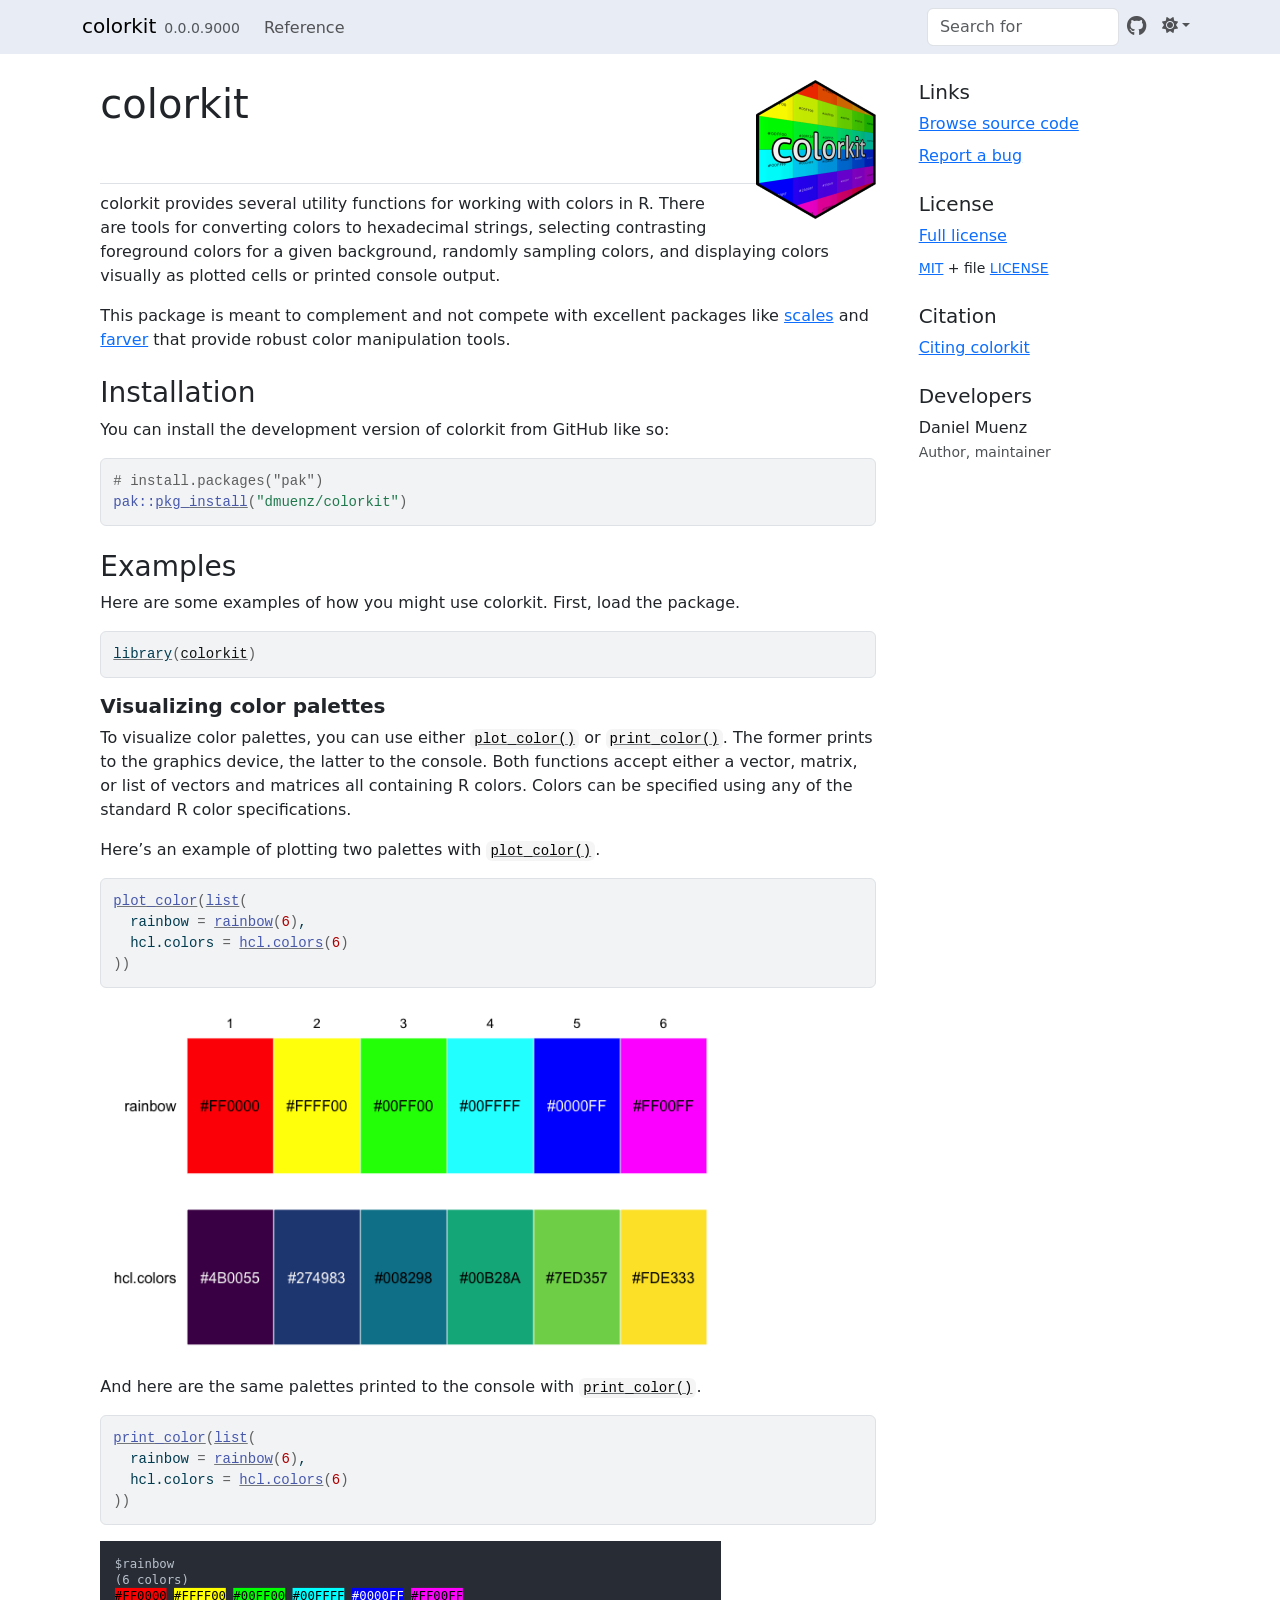
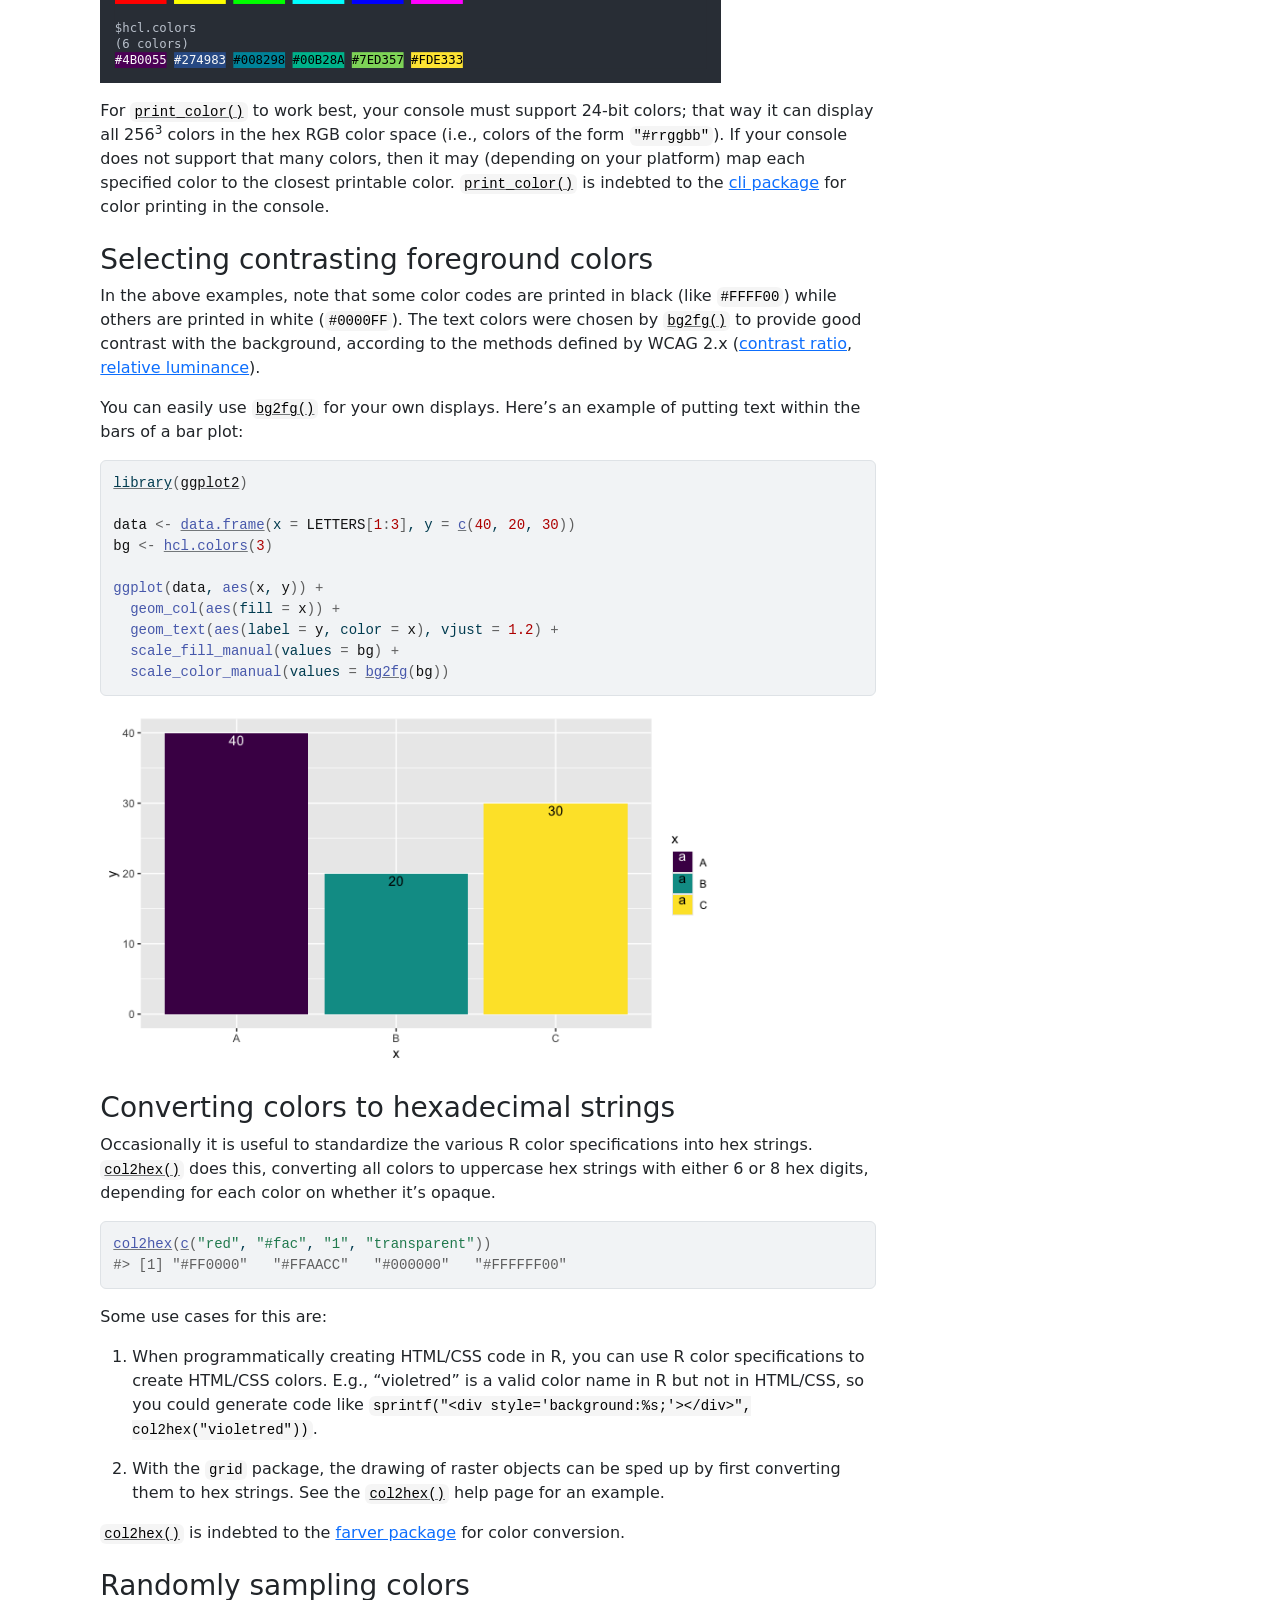
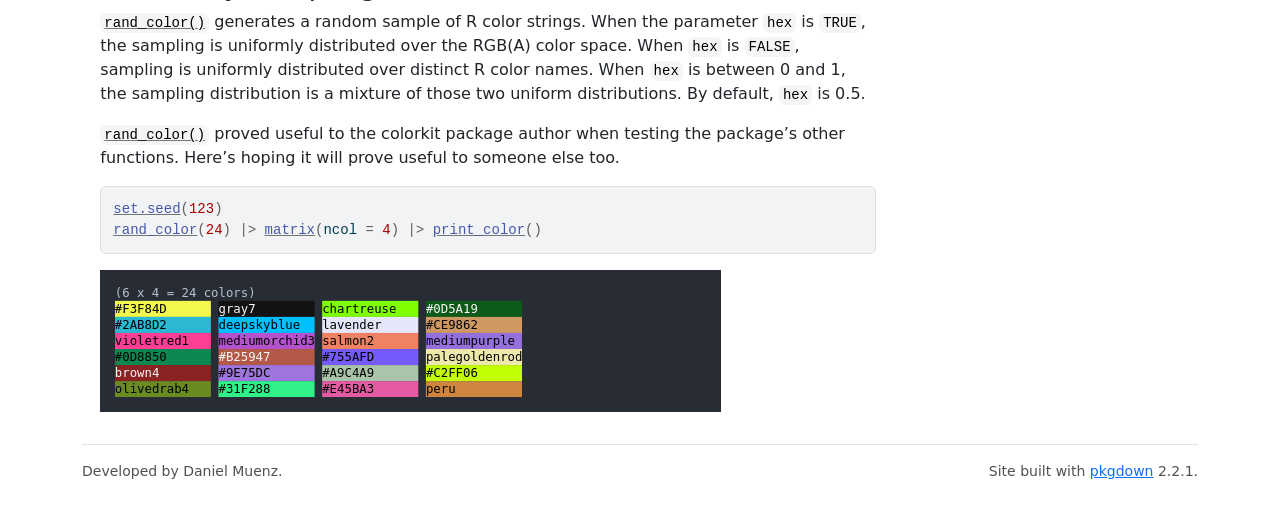
==== commit 282940fa: "Deploying to gh-pages from @ dmuenz/colorkit@efac9201ccdde7bd360706d94693672732a626dd 🚀" ====
--- a/index.html
+++ b/index.html
@@ -43,6 +43,7 @@
 <li class="nav-item"><form class="form-inline" role="search">
  <input class="form-control" type="search" name="search-input" id="search-input" autocomplete="off" aria-label="Search site" placeholder="Search for" data-search-index="search.json">
 </form></li>
+<li class="nav-item"><a class="external-link nav-link" href="https://github.com/dmuenz/colorkit/" aria-label="GitHub"><span class="fa fab fa-github fa-lg"></span></a></li>
 <li class="nav-item dropdown">
   <button class="nav-link dropdown-toggle" type="button" id="dropdown-lightswitch" data-bs-toggle="dropdown" aria-expanded="false" aria-haspopup="true" aria-label="Light switch"><span class="fa fa-sun"></span></button>
   <ul class="dropdown-menu dropdown-menu-end" aria-labelledby="dropdown-lightswitch">
@@ -80,7 +81,7 @@
 </h2>
 <p>Here are some examples of how you might use colorkit. First, load the package.</p>
 <div class="sourceCode" id="cb2"><pre class="downlit sourceCode r">
-<code class="sourceCode R"><span><span class="kw"><a href="https://rdrr.io/r/base/library.html" class="external-link">library</a></span><span class="op">(</span><span class="va"><a href="https://dmuenz.github.io/colorkit/">colorkit</a></span><span class="op">)</span></span></code></pre></div>
+<code class="sourceCode R"><span><span class="kw"><a href="https://rdrr.io/r/base/library.html" class="external-link">library</a></span><span class="op">(</span><span class="va"><a href="https://github.com/dmuenz/colorkit" class="external-link">colorkit</a></span><span class="op">)</span></span></code></pre></div>
 <div class="section level3">
 <h3 id="visualizing-color-palettes">Visualizing color palettes<a class="anchor" aria-label="anchor" href="#visualizing-color-palettes"></a>
 </h3>
@@ -145,7 +146,15 @@
 <p><img src="reference/figures/README-/rand-color.svg" alt="" width="80%"></p>
 </div>
 </div>
-  </main><aside class="col-md-3"><div class="license">
+  </main><aside class="col-md-3"><div class="links">
+<h2 data-toc-skip>Links</h2>
+<ul class="list-unstyled">
+<li><a href="https://github.com/dmuenz/colorkit/" class="external-link">Browse source code</a></li>
+<li><a href="https://github.com/dmuenz/colorkit/issues" class="external-link">Report a bug</a></li>
+</ul>
+</div>
+
+<div class="license">
 <h2 data-toc-skip>License</h2>
 <ul class="list-unstyled">
 <li><a href="LICENSE.html">Full license</a></li>
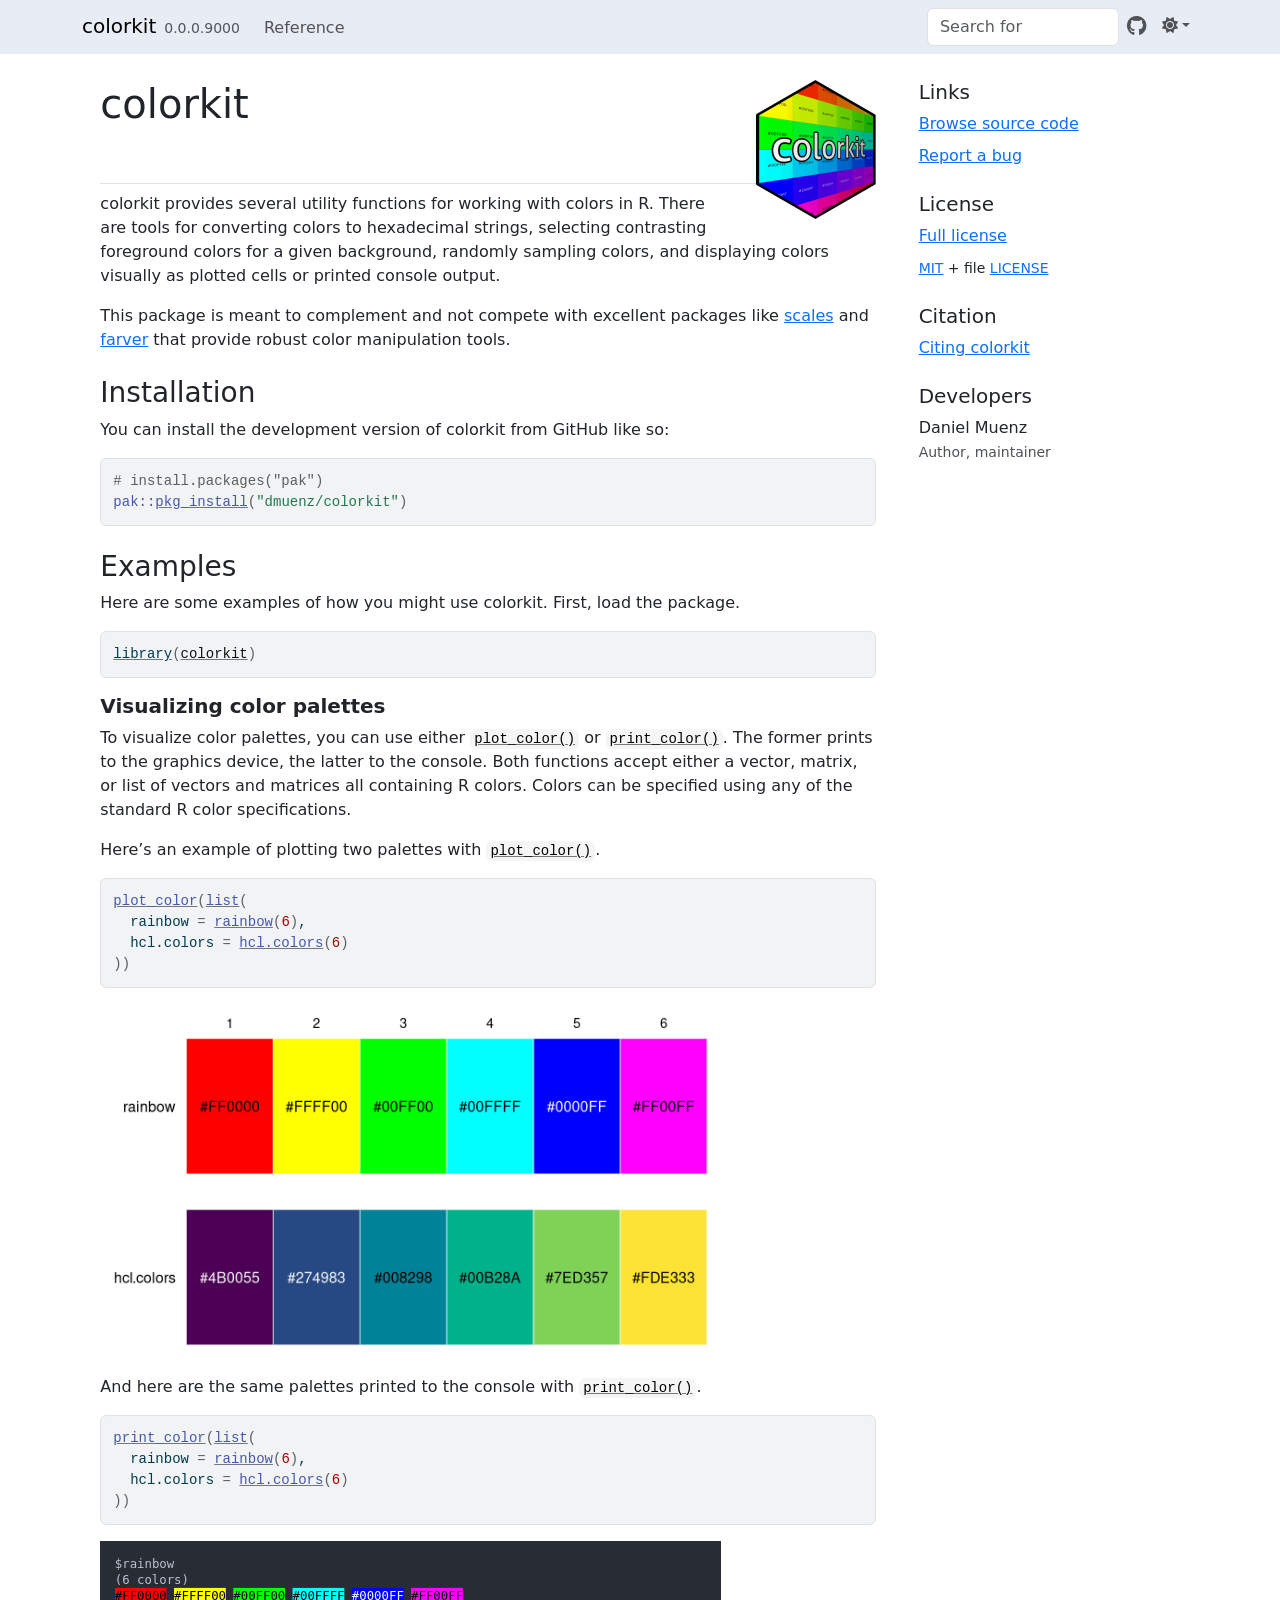
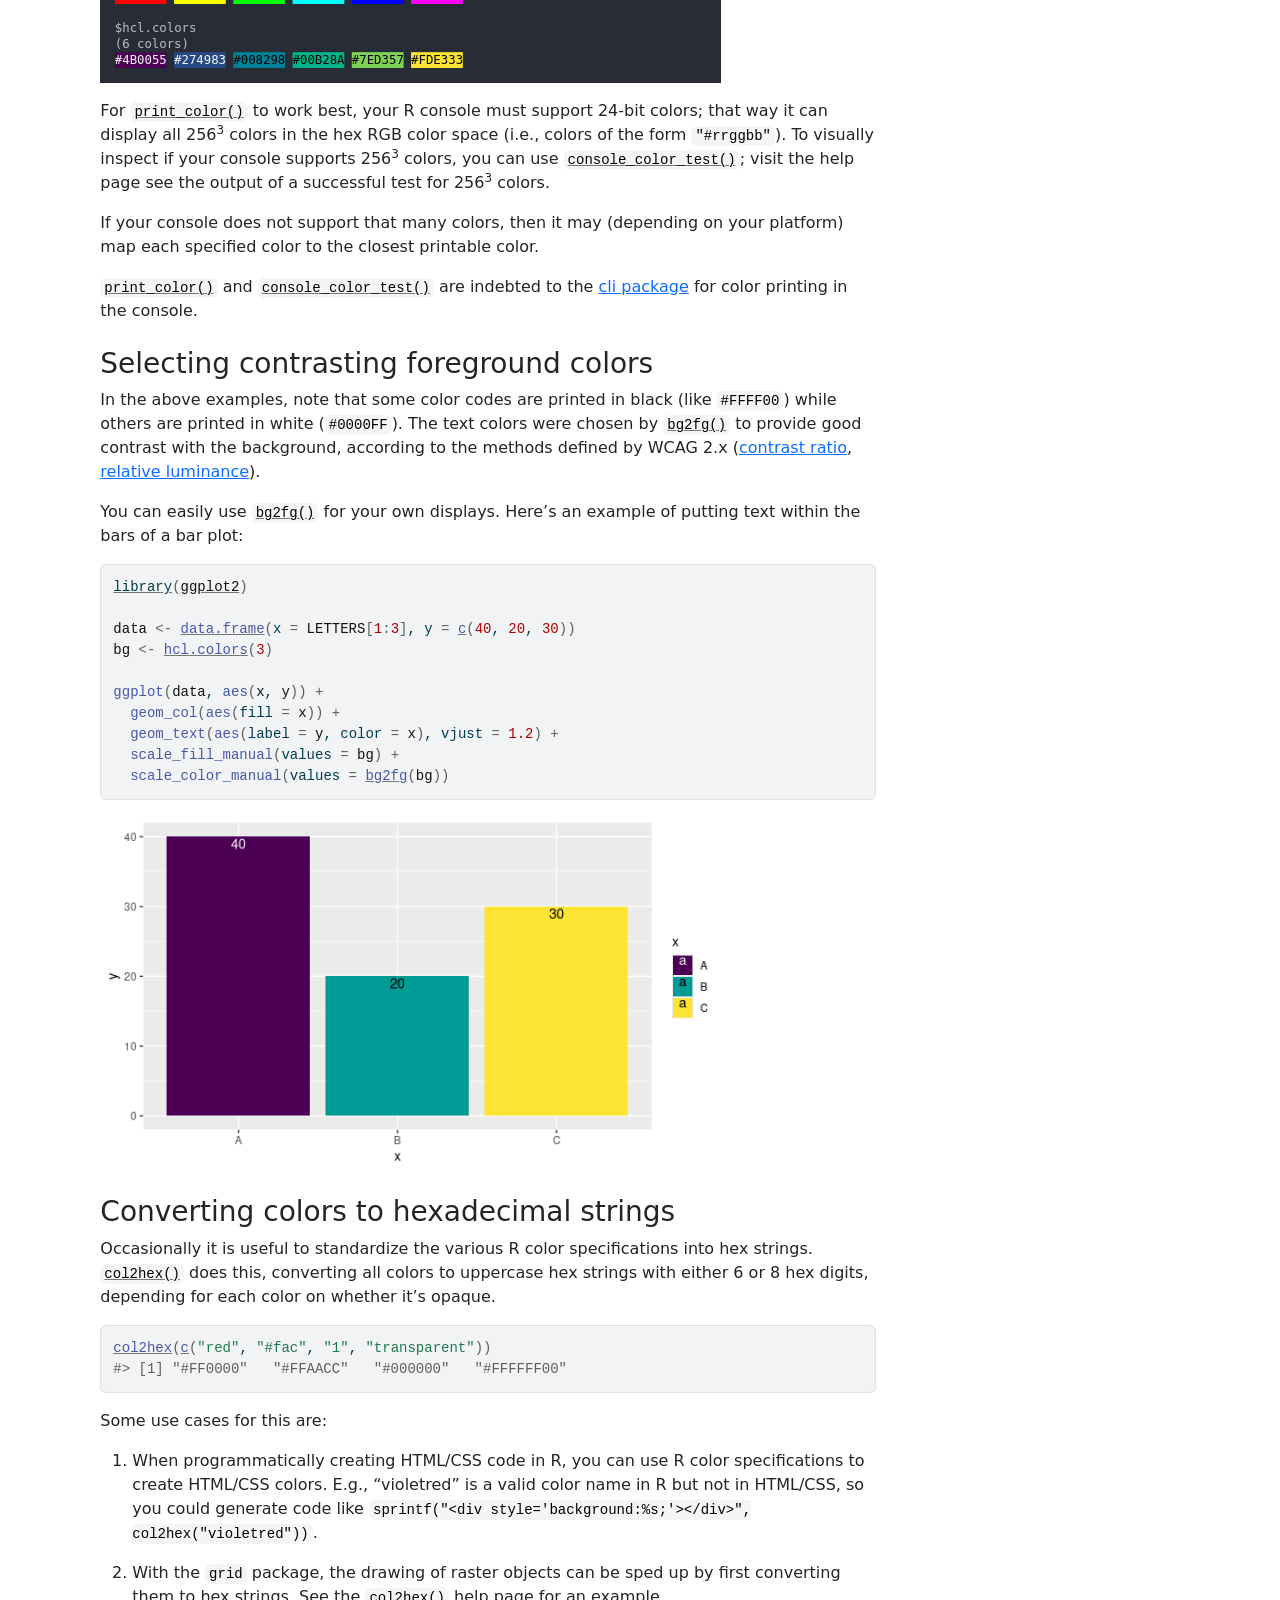
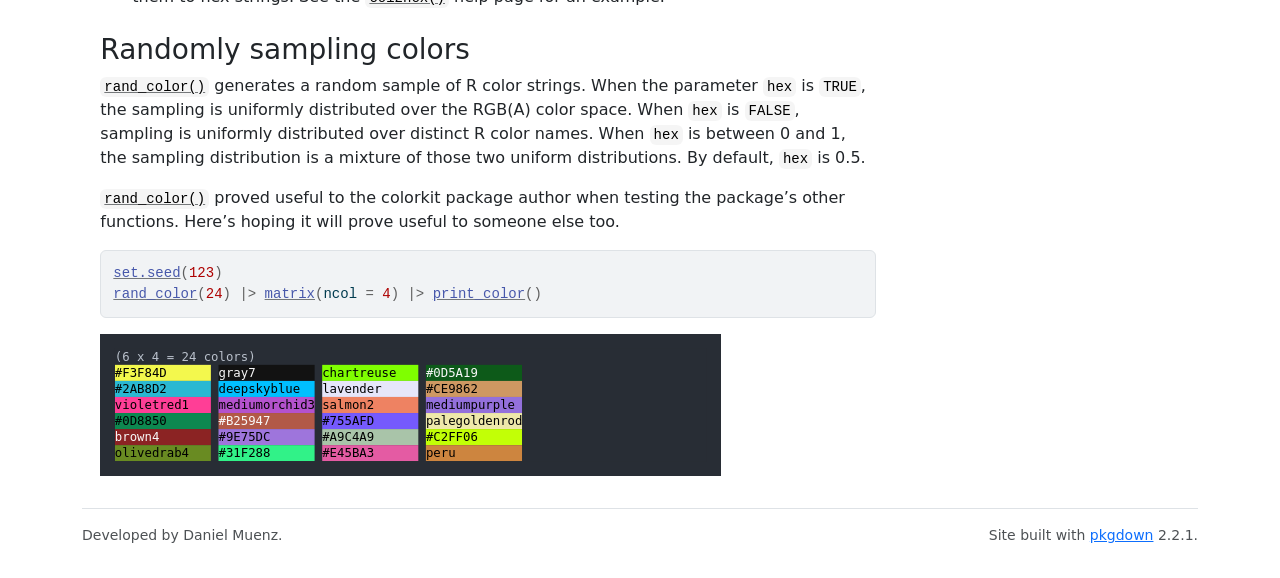
==== commit 21f77c6b: "Deploying to gh-pages from @ dmuenz/colorkit@bf758c71e9a4d6f2815fa7db33974c8fe59dd356 🚀" ====
--- a/index.html
+++ b/index.html
@@ -15,7 +15,8 @@
 <link href="deps/bootstrap-5.3.8/bootstrap.min.css" rel="stylesheet">
 <script src="deps/bootstrap-5.3.8/bootstrap.bundle.min.js"></script><link href="deps/font-awesome-6.5.2/css/all.min.css" rel="stylesheet">
 <link href="deps/font-awesome-6.5.2/css/v4-shims.min.css" rel="stylesheet">
-<script src="deps/headroom-0.11.0/headroom.min.js"></script><script src="deps/headroom-0.11.0/jQuery.headroom.min.js"></script><script src="deps/bootstrap-toc-1.0.1/bootstrap-toc.min.js"></script><script src="deps/clipboard.js-2.0.11/clipboard.min.js"></script><script src="deps/search-1.0.0/autocomplete.jquery.min.js"></script><script src="deps/search-1.0.0/fuse.min.js"></script><script src="deps/search-1.0.0/mark.min.js"></script><!-- pkgdown --><script src="pkgdown.js"></script><meta property="og:title" content="Tools for Color Display, Conversion, and Sampling">
+<script src="deps/headroom-0.11.0/headroom.min.js"></script><script src="deps/headroom-0.11.0/jQuery.headroom.min.js"></script><script src="deps/bootstrap-toc-1.0.1/bootstrap-toc.min.js"></script><script src="deps/clipboard.js-2.0.11/clipboard.min.js"></script><script src="deps/search-1.0.0/autocomplete.jquery.min.js"></script><script src="deps/search-1.0.0/fuse.min.js"></script><script src="deps/search-1.0.0/mark.min.js"></script><!-- pkgdown --><script src="pkgdown.js"></script><link href="extra.css" rel="stylesheet">
+<meta property="og:title" content="Tools for Color Display, Conversion, and Sampling">
 <meta name="description" content="Utility functions for working with colors in R. Includes tools for converting colors to hexadecimal strings, selecting contrasting foreground colors for a given background, randomly sampling colors, and displaying colors visually as plotted cells or printed console output.">
 <meta property="og:description" content="Utility functions for working with colors in R. Includes tools for converting colors to hexadecimal strings, selecting contrasting foreground colors for a given background, randomly sampling colors, and displaying colors visually as plotted cells or printed console output.">
 <meta property="og:image" content="https://dmuenz.github.io/colorkit/logo.png">
@@ -100,7 +101,9 @@
 <span>  hcl.colors <span class="op">=</span> <span class="fu"><a href="https://rdrr.io/r/grDevices/palettes.html" class="external-link">hcl.colors</a></span><span class="op">(</span><span class="fl">6</span><span class="op">)</span></span>
 <span><span class="op">)</span><span class="op">)</span></span></code></pre></div>
 <p><img src="reference/figures/README-/print-color.svg" alt="" width="80%"></p>
-<p>For <code><a href="reference/print_color.html">print_color()</a></code> to work best, your console must support 24-bit colors; that way it can display all 256<sup>3</sup> colors in the hex RGB color space (i.e., colors of the form <code>"#rrggbb"</code>). If your console does not support that many colors, then it may (depending on your platform) map each specified color to the closest printable color. <code><a href="reference/print_color.html">print_color()</a></code> is indebted to the <a href="https://cli.r-lib.org/" class="external-link">cli package</a> for color printing in the console.</p>
+<p>For <code><a href="reference/print_color.html">print_color()</a></code> to work best, your R console must support 24-bit colors; that way it can display all 256<sup>3</sup> colors in the hex RGB color space (i.e., colors of the form <code>"#rrggbb"</code>). To visually inspect if your console supports 256<sup>3</sup> colors, you can use <code><a href="reference/console_color_test.html">console_color_test()</a></code>; visit the help page see the output of a successful test for 256<sup>3</sup> colors.</p>
+<p>If your console does not support that many colors, then it may (depending on your platform) map each specified color to the closest printable color.</p>
+<p><code><a href="reference/print_color.html">print_color()</a></code> and <code><a href="reference/console_color_test.html">console_color_test()</a></code> are indebted to the <a href="https://cli.r-lib.org/" class="external-link">cli package</a> for color printing in the console.</p>
 </div>
 </div>
 <div class="section level2">
@@ -133,7 +136,6 @@
 <li><p>When programmatically creating HTML/CSS code in R, you can use R color specifications to create HTML/CSS colors. E.g., “violetred” is a valid color name in R but not in HTML/CSS, so you could generate code like <code>sprintf("&lt;div style='background:%s;'&gt;&lt;/div&gt;", col2hex("violetred"))</code>.</p></li>
 <li><p>With the <code>grid</code> package, the drawing of raster objects can be sped up by first converting them to hex strings. See the <code><a href="reference/col2hex.html">col2hex()</a></code> help page for an example.</p></li>
 </ol>
-<p><code><a href="reference/col2hex.html">col2hex()</a></code> is indebted to the <a href="https://farver.data-imaginist.com/" class="external-link">farver package</a> for color conversion.</p>
 </div>
 <div class="section level2">
 <h2 id="randomly-sampling-colors">Randomly sampling colors<a class="anchor" aria-label="anchor" href="#randomly-sampling-colors"></a>
--- a/extra.css
+++ b/extra.css
@@ -0,0 +1,4 @@
+/* Prevent dark mode from inverting example plots */
+[data-bs-theme="dark"] pre .r-plt.img img {
+    filter: none;
+}
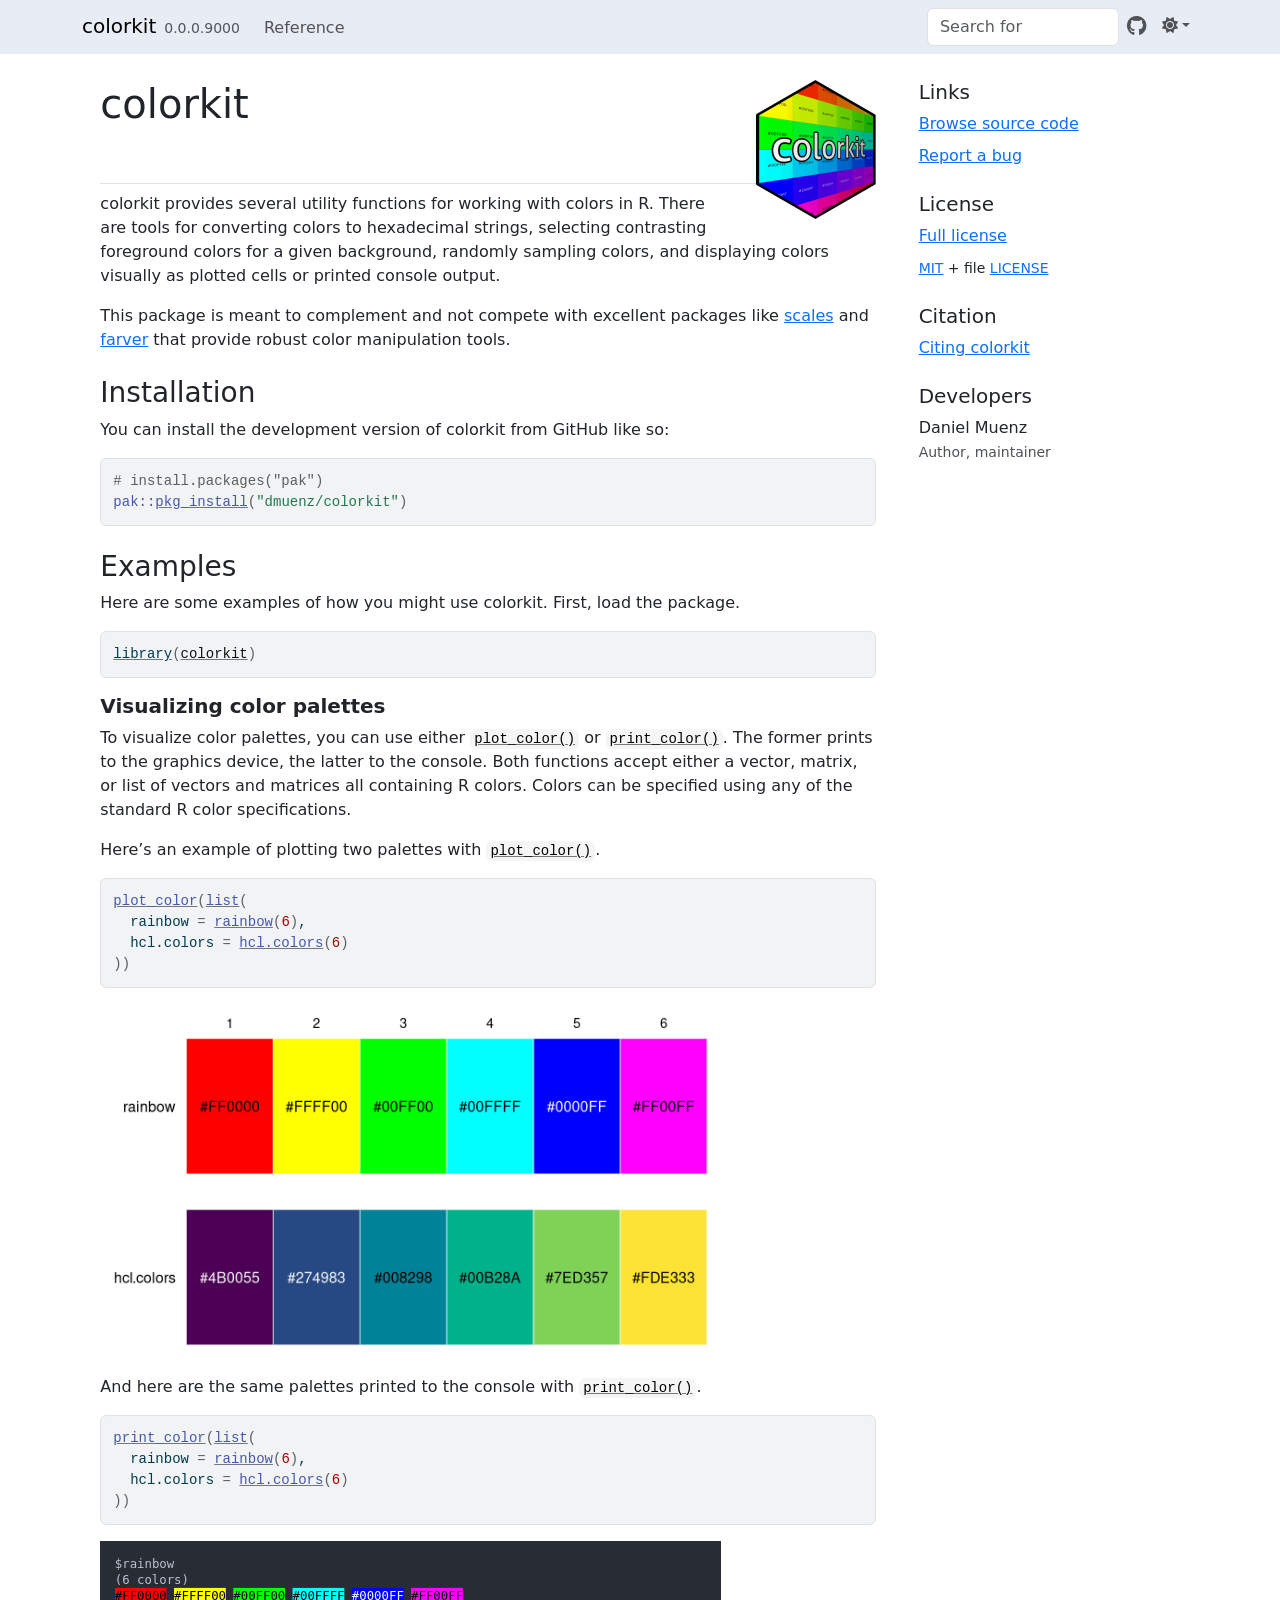
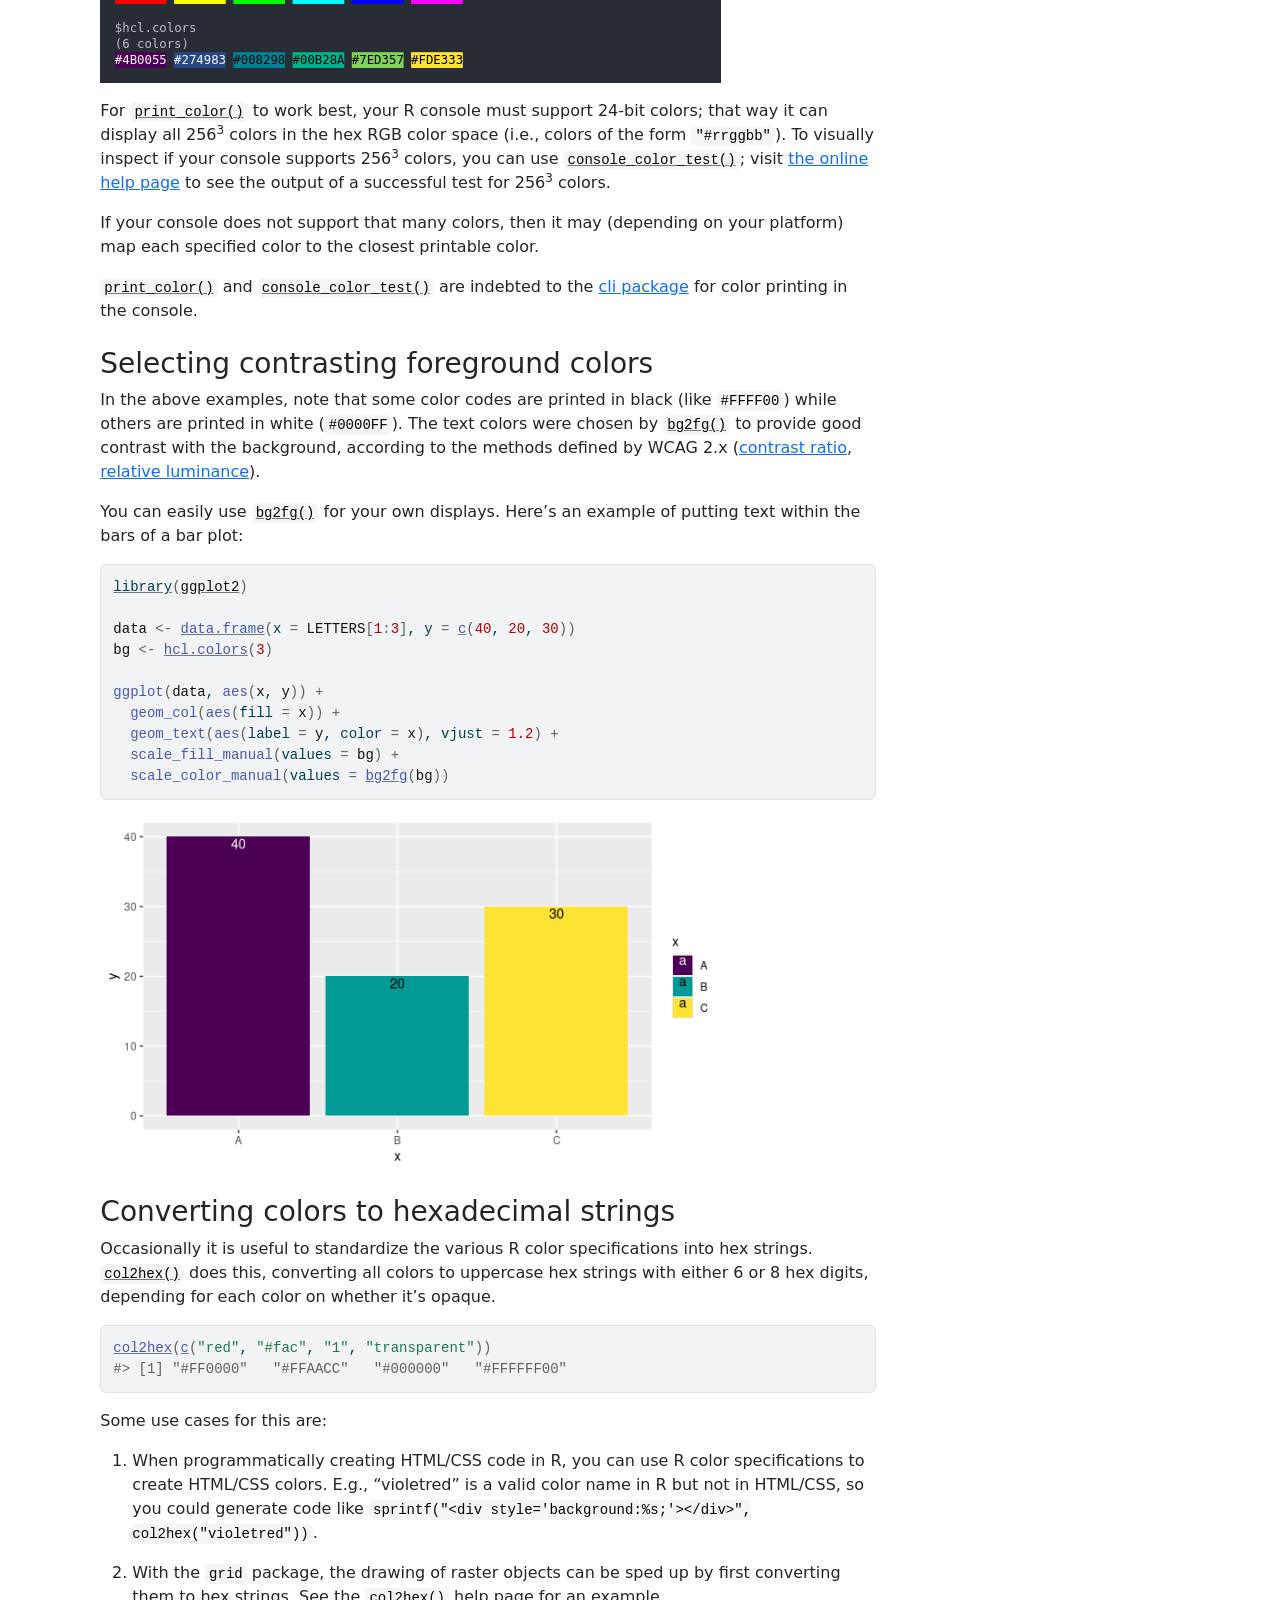
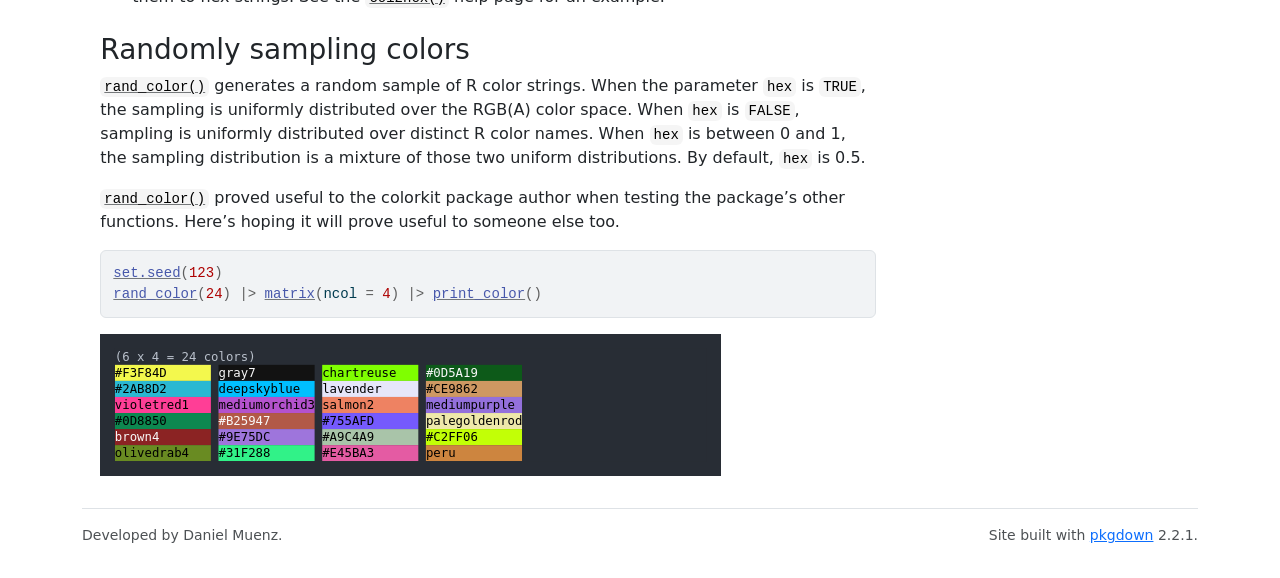
==== commit 8f96c80d: "Deploying to gh-pages from @ dmuenz/colorkit@eed5be822d485f4bedc8df532b0857d802c76600 🚀" ====
--- a/index.html
+++ b/index.html
@@ -1,8 +1,7 @@
 <!DOCTYPE html>
 <!-- Generated by pkgdown: do not edit by hand --><html lang="en">
 <head>
-<meta http-equiv="Content-Type" content="text/html; charset=UTF-8">
-<meta charset="utf-8">
+<meta charset="UTF-8">
 <meta http-equiv="X-UA-Compatible" content="IE=edge">
 <meta name="viewport" content="width=device-width, initial-scale=1, shrink-to-fit=no">
 <title>Tools for Color Display, Conversion, and Sampling • colorkit</title>
@@ -101,7 +100,7 @@
 <span>  hcl.colors <span class="op">=</span> <span class="fu"><a href="https://rdrr.io/r/grDevices/palettes.html" class="external-link">hcl.colors</a></span><span class="op">(</span><span class="fl">6</span><span class="op">)</span></span>
 <span><span class="op">)</span><span class="op">)</span></span></code></pre></div>
 <p><img src="reference/figures/README-/print-color.svg" alt="" width="80%"></p>
-<p>For <code><a href="reference/print_color.html">print_color()</a></code> to work best, your R console must support 24-bit colors; that way it can display all 256<sup>3</sup> colors in the hex RGB color space (i.e., colors of the form <code>"#rrggbb"</code>). To visually inspect if your console supports 256<sup>3</sup> colors, you can use <code><a href="reference/console_color_test.html">console_color_test()</a></code>; visit the help page see the output of a successful test for 256<sup>3</sup> colors.</p>
+<p>For <code><a href="reference/print_color.html">print_color()</a></code> to work best, your R console must support 24-bit colors; that way it can display all 256<sup>3</sup> colors in the hex RGB color space (i.e., colors of the form <code>"#rrggbb"</code>). To visually inspect if your console supports 256<sup>3</sup> colors, you can use <code><a href="reference/console_color_test.html">console_color_test()</a></code>; visit <a href="https://dmuenz.github.io/colorkit/reference/console_color_test.html">the online help page</a> to see the output of a successful test for 256<sup>3</sup> colors.</p>
 <p>If your console does not support that many colors, then it may (depending on your platform) map each specified color to the closest printable color.</p>
 <p><code><a href="reference/print_color.html">print_color()</a></code> and <code><a href="reference/console_color_test.html">console_color_test()</a></code> are indebted to the <a href="https://cli.r-lib.org/" class="external-link">cli package</a> for color printing in the console.</p>
 </div>
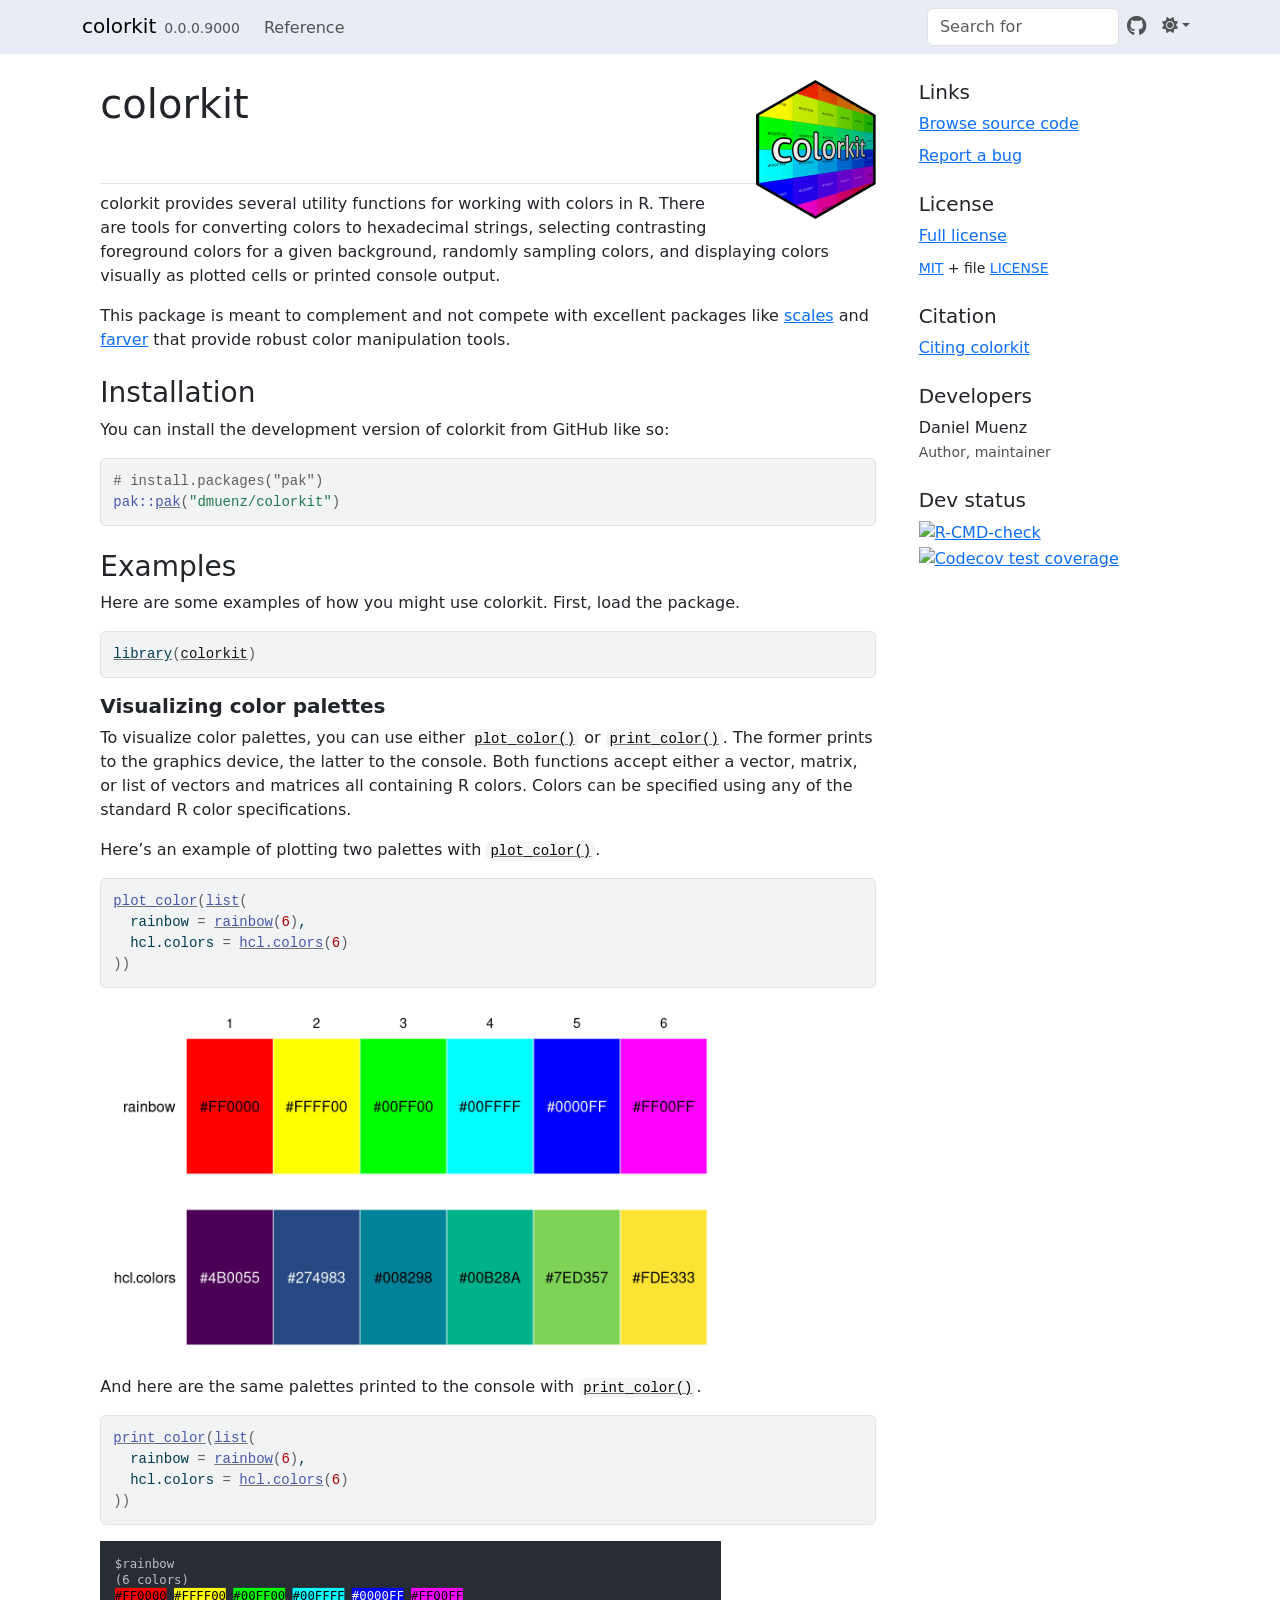
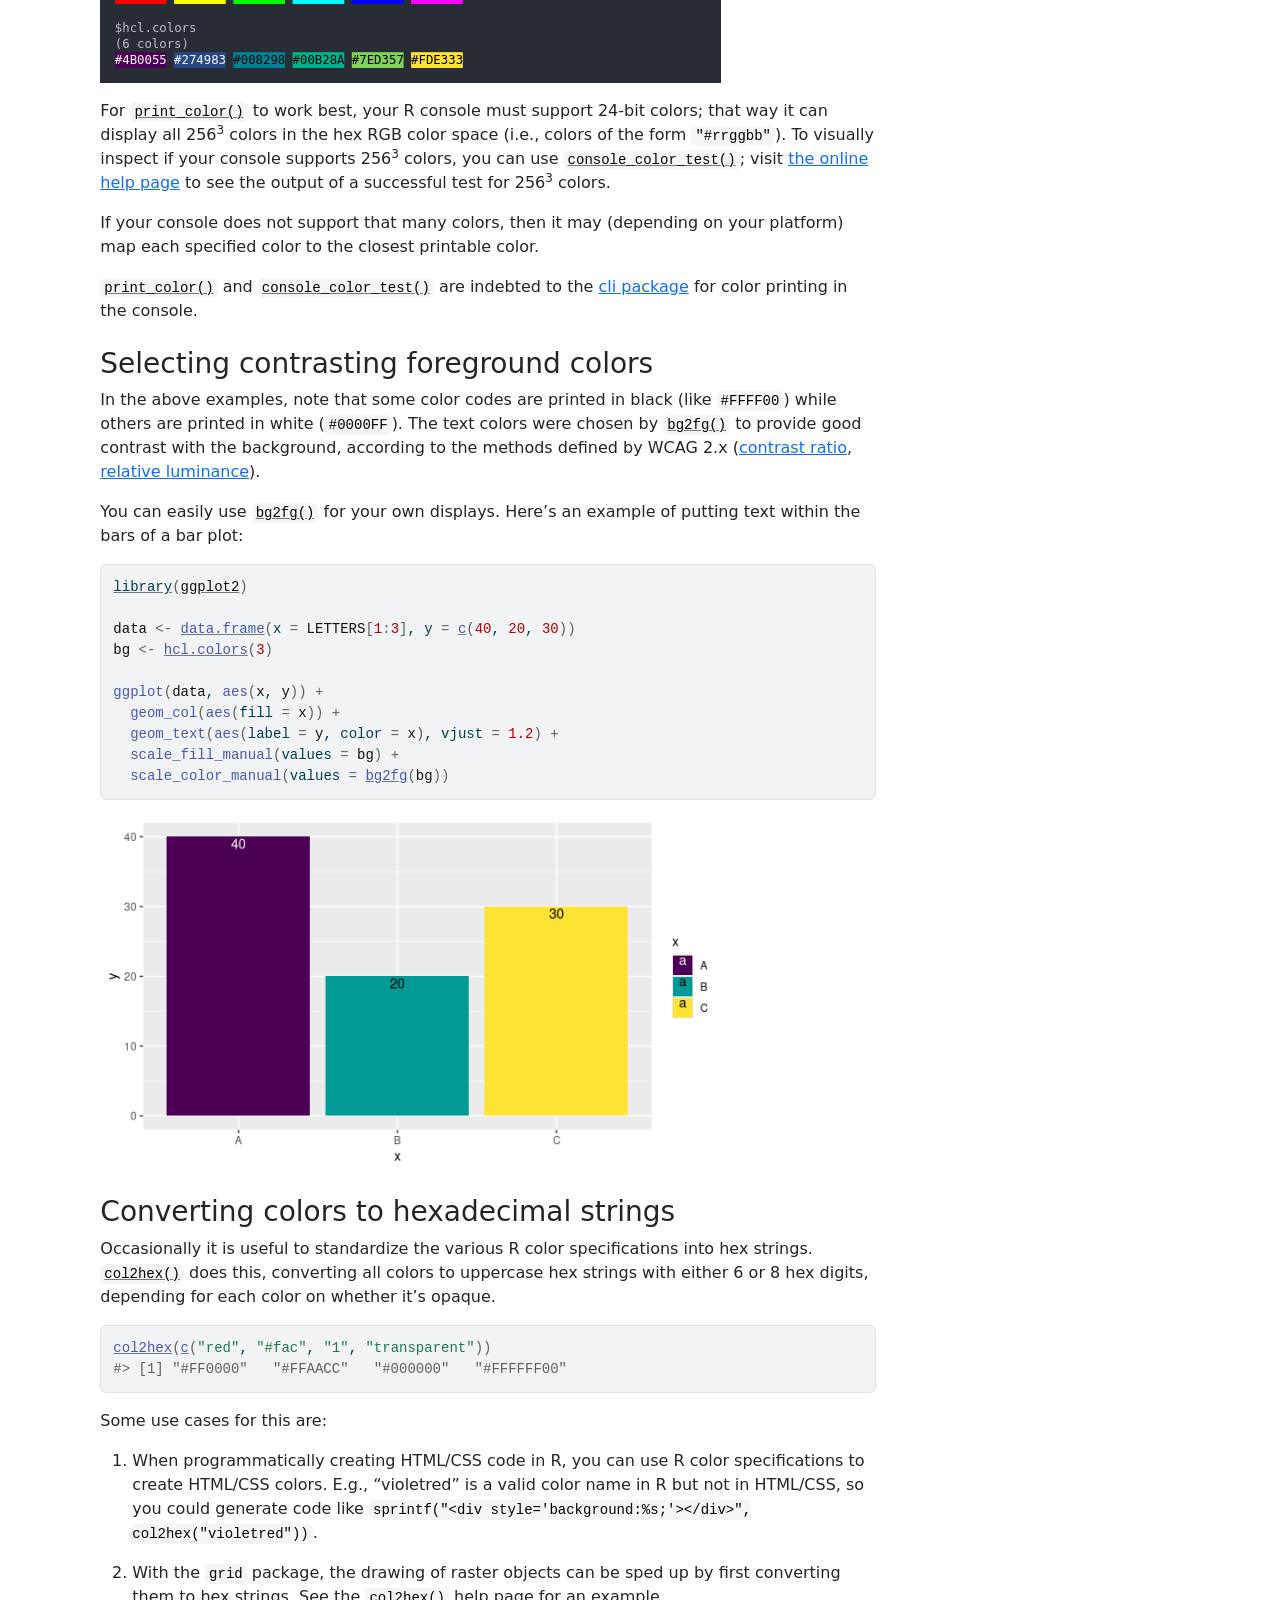
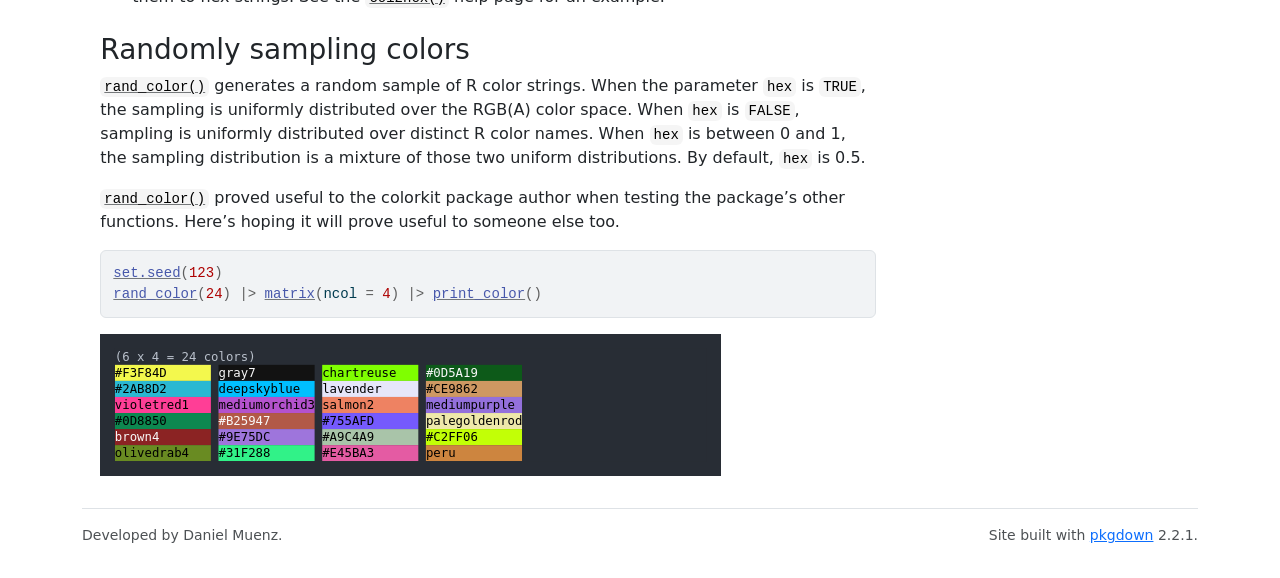
==== commit ad4e8ded: "Deploying to gh-pages from @ dmuenz/colorkit@3bbf854e715514907e7b69bb945d6d589e8c0775 🚀" ====
--- a/index.html
+++ b/index.html
@@ -65,7 +65,7 @@
 </h1>
 </div>
 <!-- badges: start -->
-<!-- badges: end -->
+
 <p>colorkit provides several utility functions for working with colors in R. There are tools for converting colors to hexadecimal strings, selecting contrasting foreground colors for a given background, randomly sampling colors, and displaying colors visually as plotted cells or printed console output.</p>
 <p>This package is meant to complement and not compete with excellent packages like <a href="https://scales.r-lib.org/" class="external-link">scales</a> and <a href="https://farver.data-imaginist.com/" class="external-link">farver</a> that provide robust color manipulation tools.</p>
 <div class="section level2">
@@ -74,7 +74,7 @@
 <p>You can install the development version of colorkit from GitHub like so:</p>
 <div class="sourceCode" id="cb1"><pre class="downlit sourceCode r">
 <code class="sourceCode R"><span><span class="co"># install.packages("pak")</span></span>
-<span><span class="fu">pak</span><span class="fu">::</span><span class="fu"><a href="https://pak.r-lib.org/reference/pkg_install.html" class="external-link">pkg_install</a></span><span class="op">(</span><span class="st">"dmuenz/colorkit"</span><span class="op">)</span></span></code></pre></div>
+<span><span class="fu">pak</span><span class="fu">::</span><span class="fu"><a href="https://pak.r-lib.org/reference/pak.html" class="external-link">pak</a></span><span class="op">(</span><span class="st">"dmuenz/colorkit"</span><span class="op">)</span></span></code></pre></div>
 </div>
 <div class="section level2">
 <h2 id="examples">Examples<a class="anchor" aria-label="anchor" href="#examples"></a>
@@ -178,7 +178,13 @@
 </ul>
 </div>
 
-
+<div class="dev-status">
+<h2 data-toc-skip>Dev status</h2>
+<ul class="list-unstyled">
+<li><a href="https://github.com/dmuenz/colorkit/actions/workflows/R-CMD-check.yaml" class="external-link"><img src="https://github.com/dmuenz/colorkit/actions/workflows/R-CMD-check.yaml/badge.svg" alt="R-CMD-check"></a></li>
+<li><a href="https://app.codecov.io/gh/dmuenz/colorkit" class="external-link"><img src="https://codecov.io/gh/dmuenz/colorkit/graph/badge.svg" alt="Codecov test coverage"></a></li>
+</ul>
+</div>
 
   </aside>
 </div>
